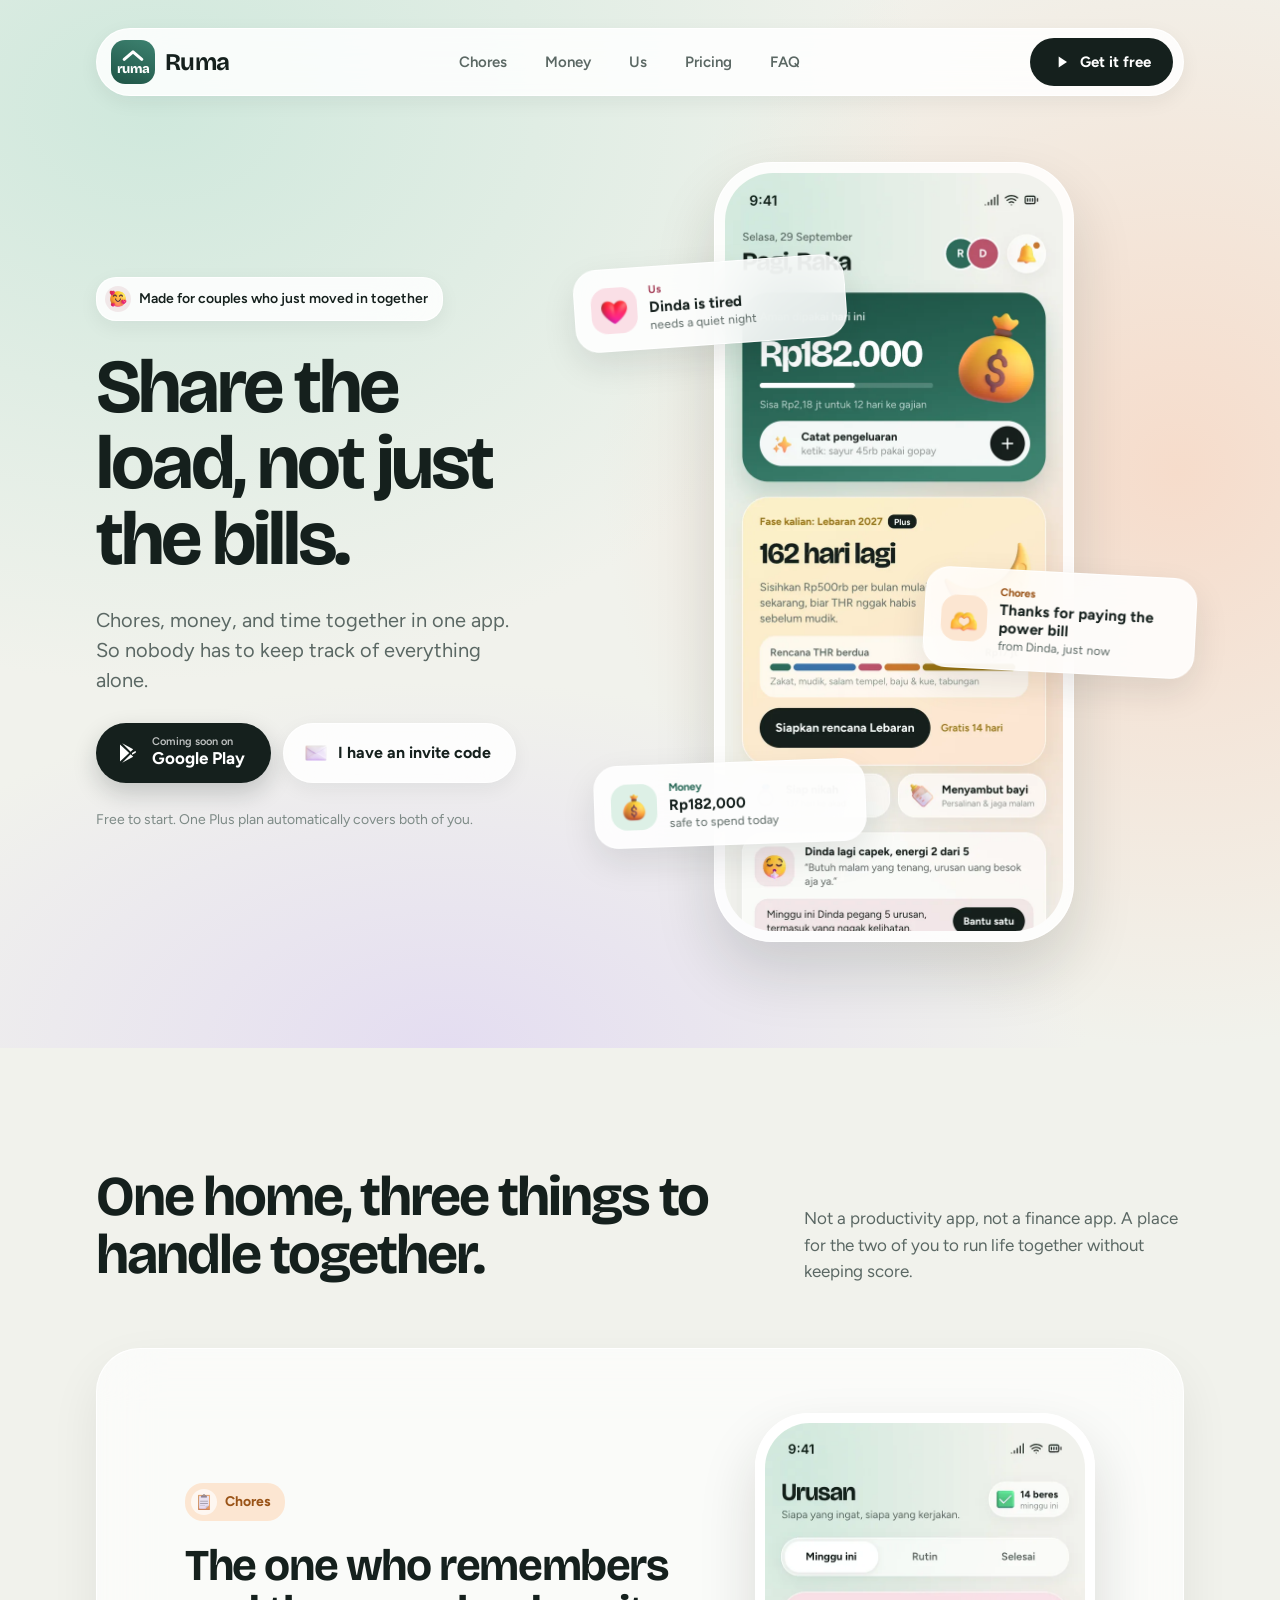
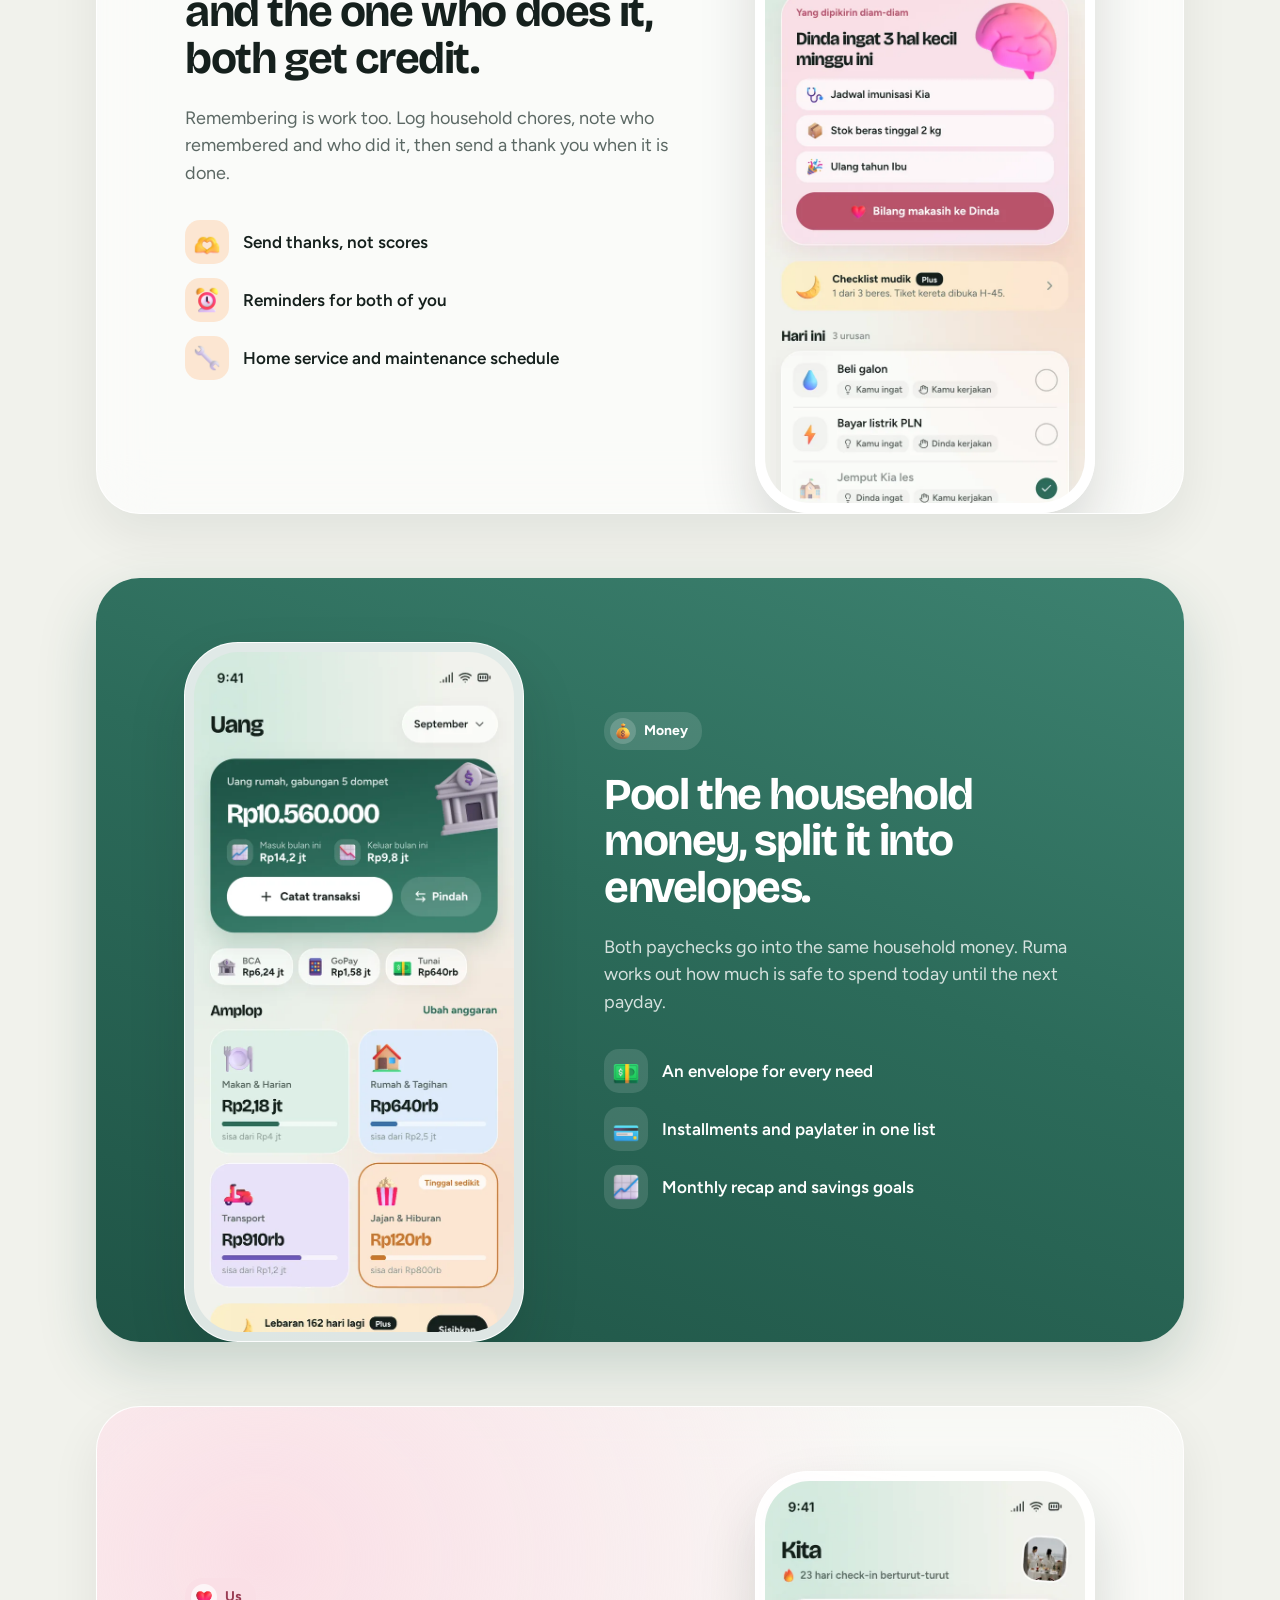
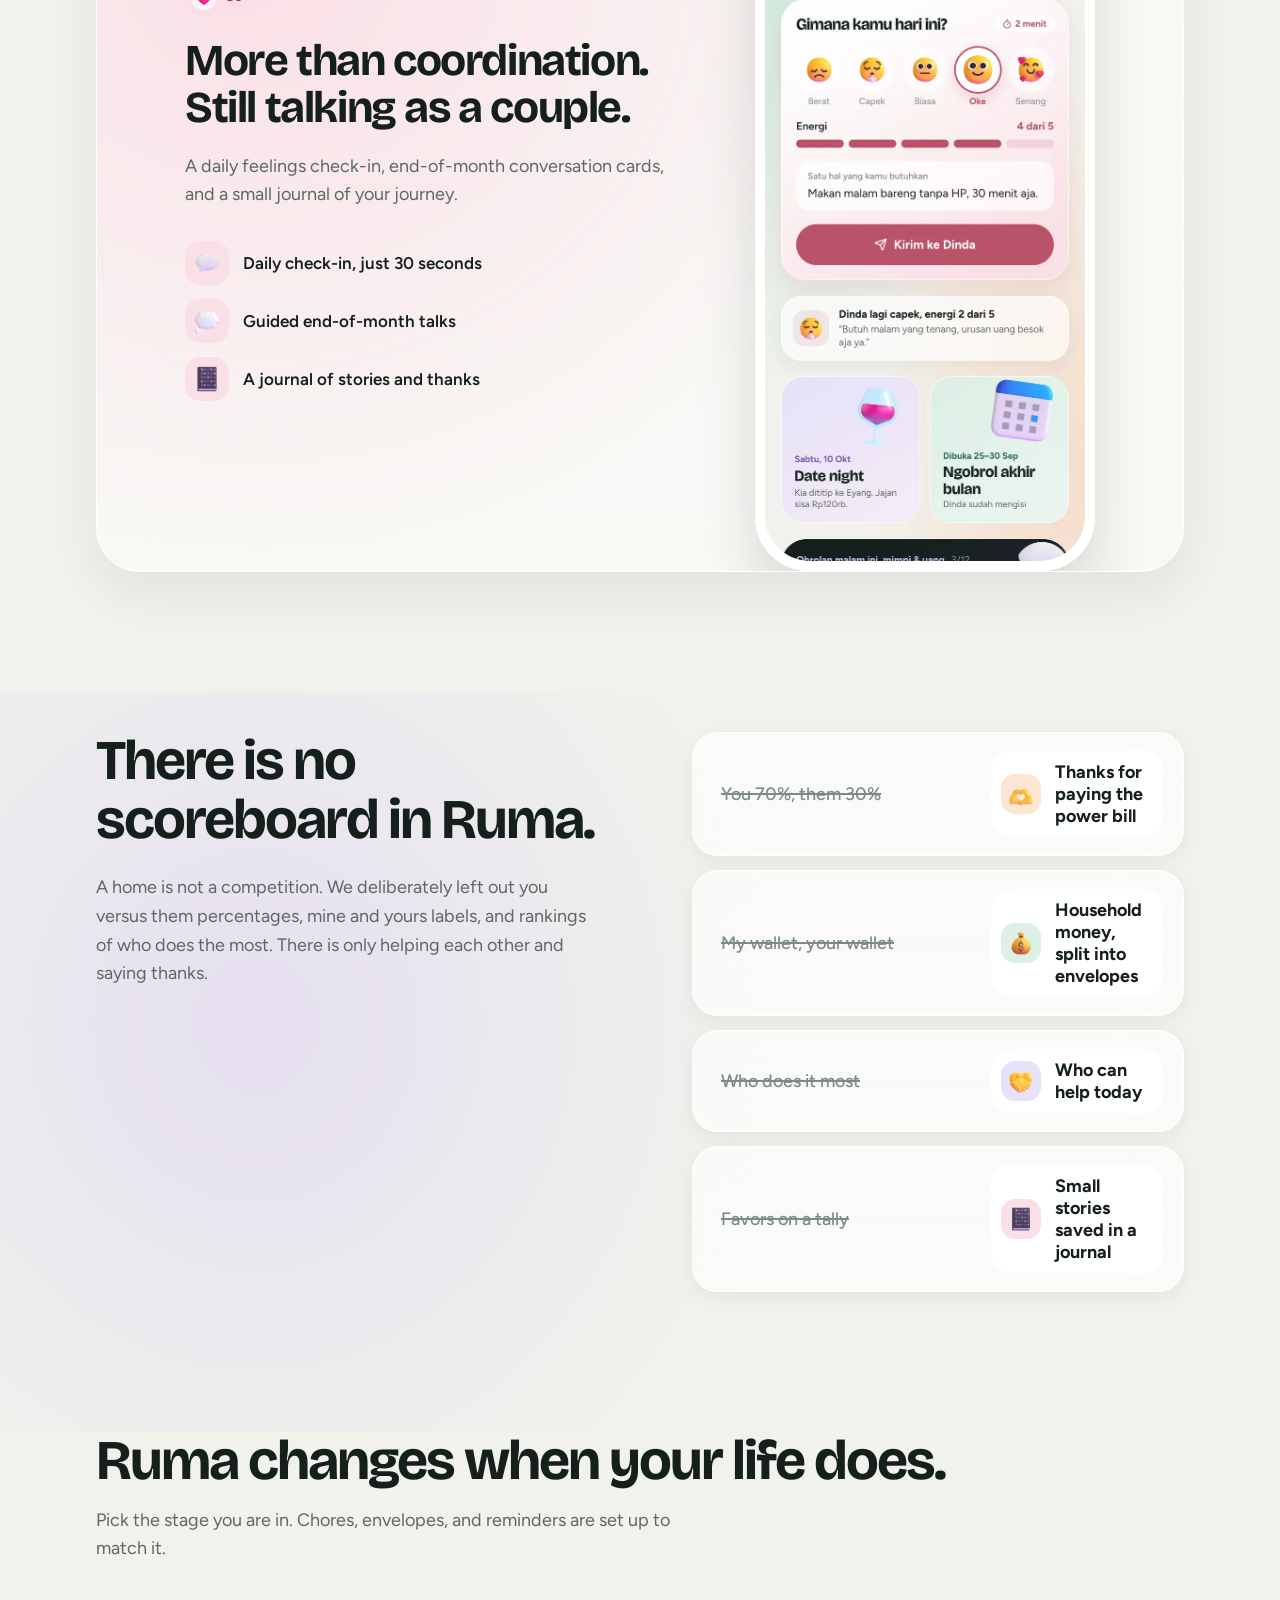
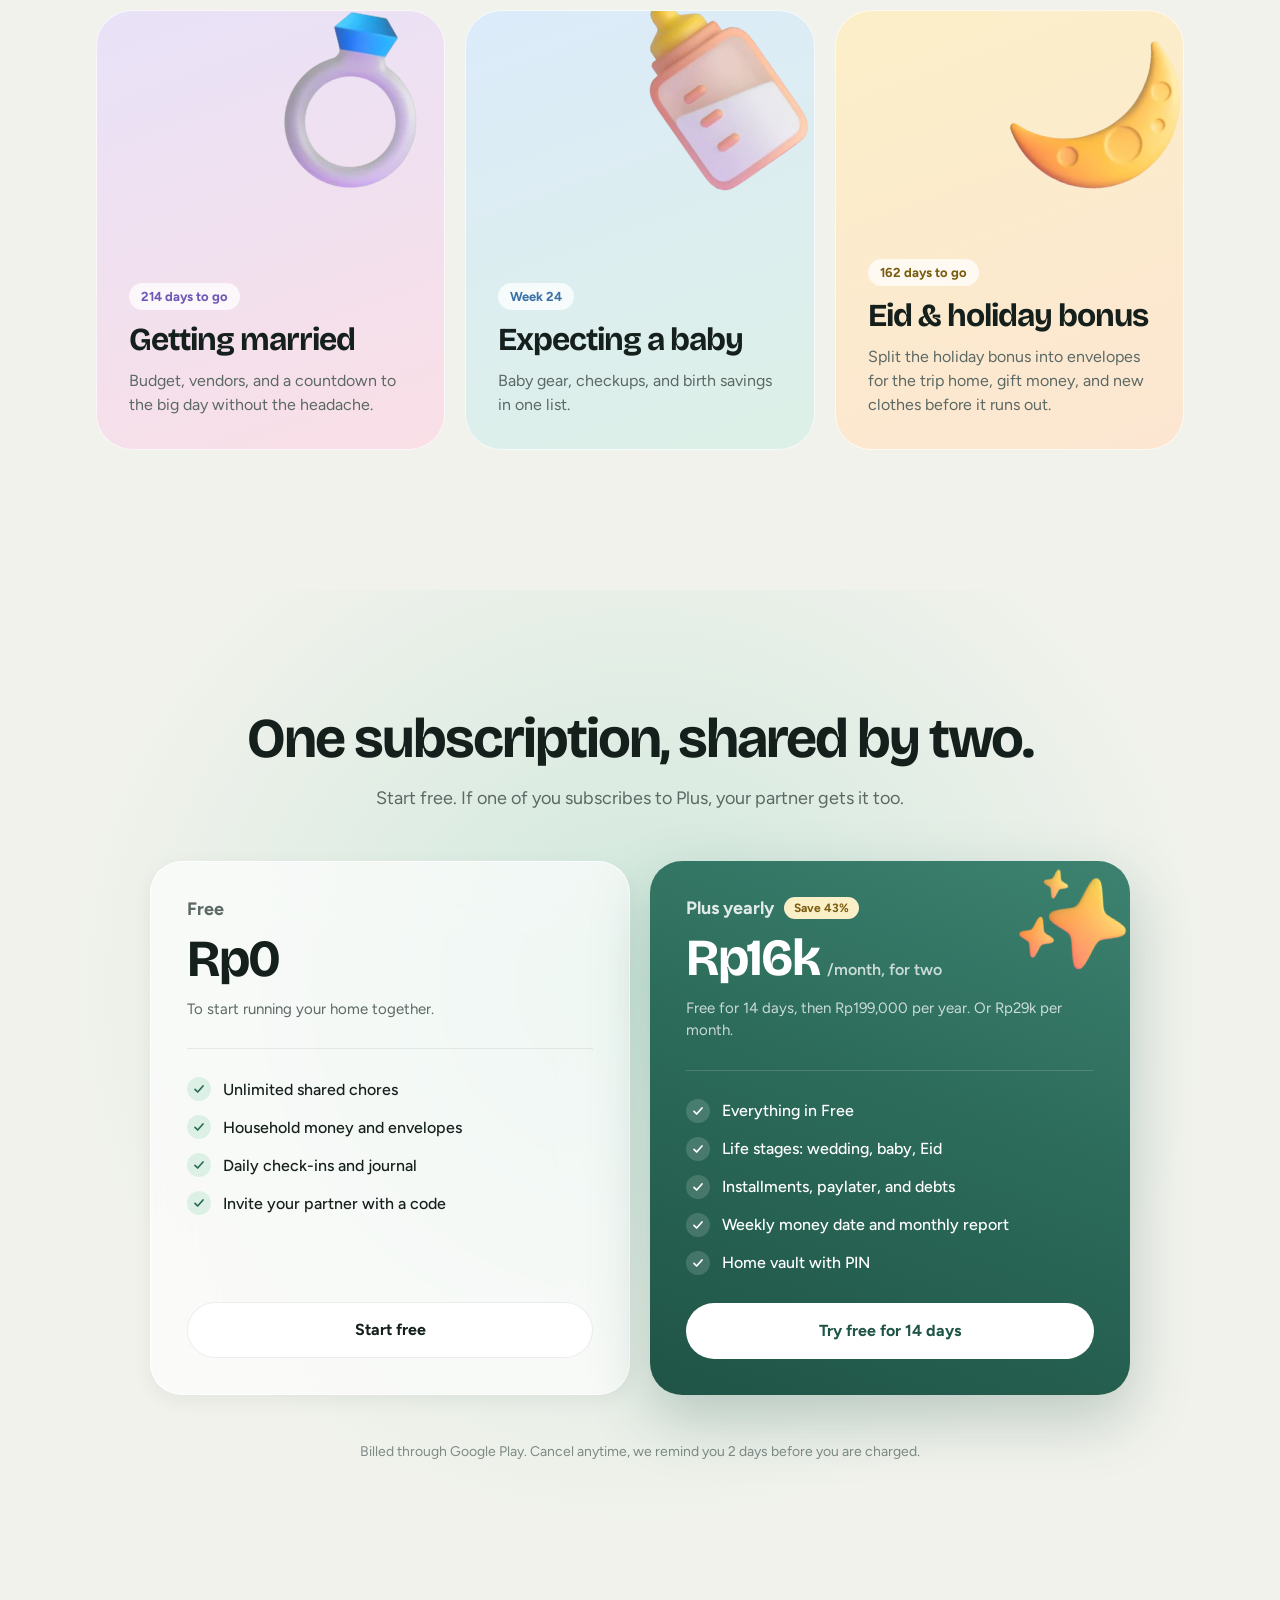
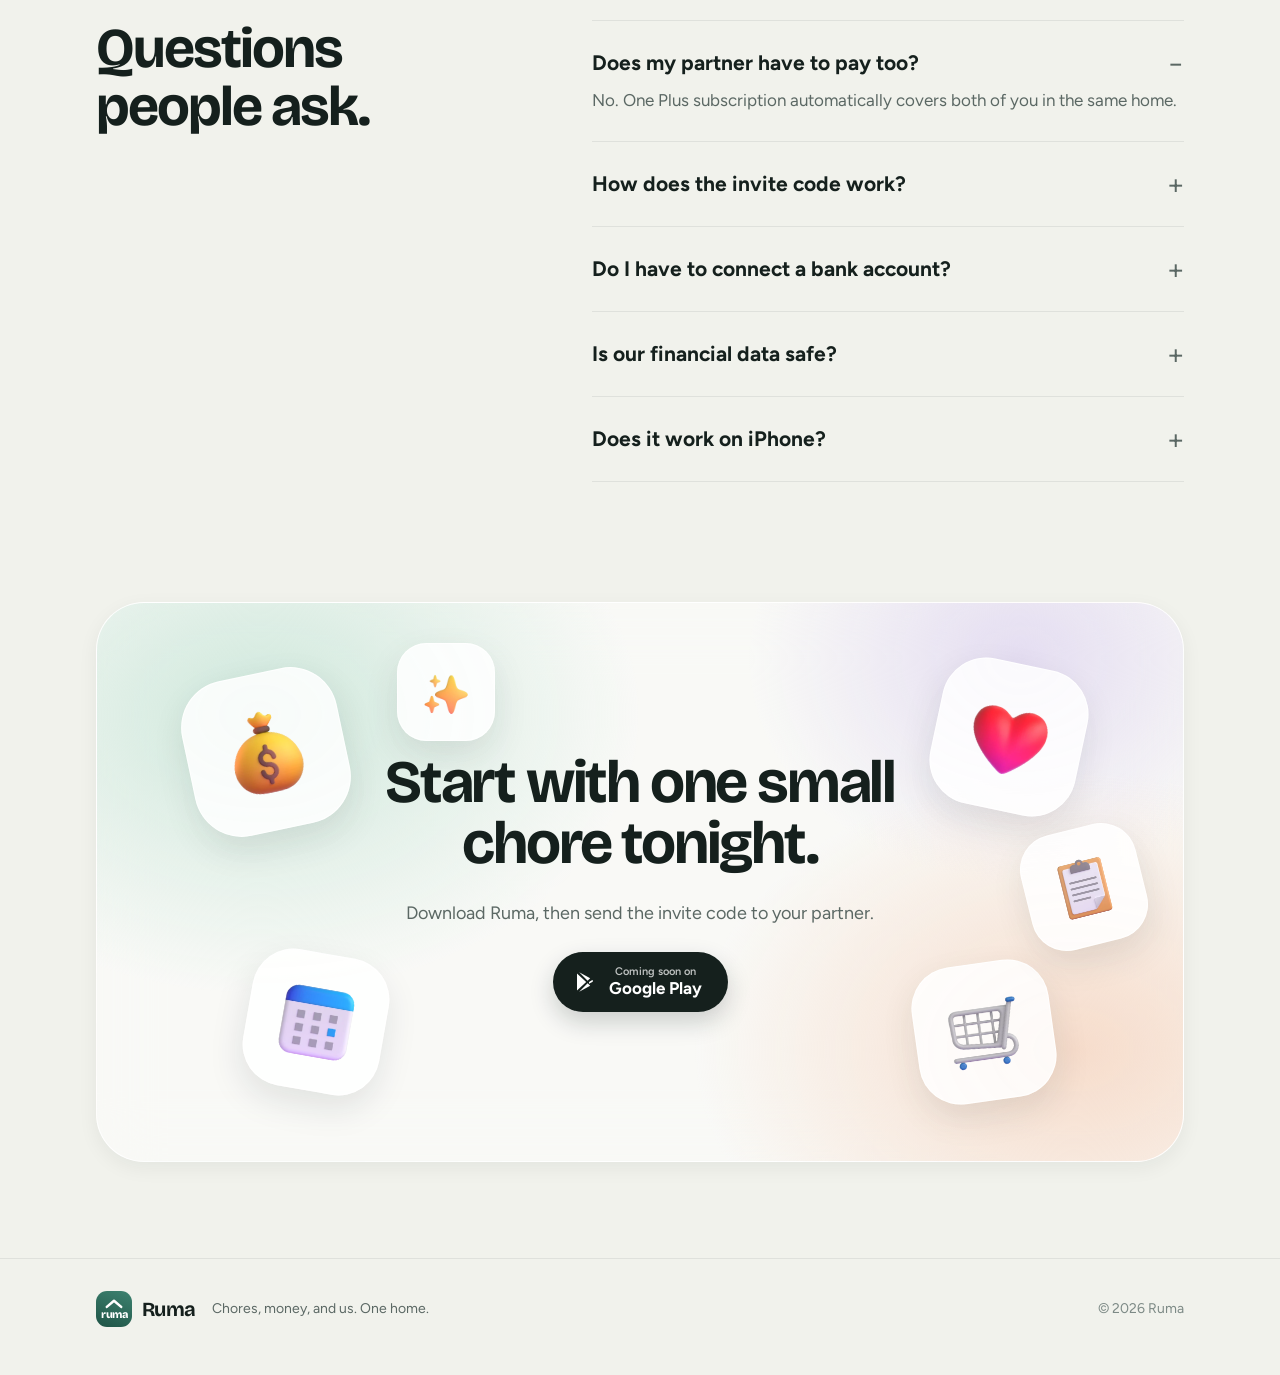
==== landing/public/index.html @ 5a295eb6 "Terjemahkan landing page ke bahasa Inggris dan siapkan Firebase Hosting - ruma_landing_page_design.p" ====
<!doctype html>
<html lang="en">
<head>
<meta charset="utf-8">
<meta name="viewport" content="width=device-width, initial-scale=1">
<title>Ruma · Chores, money, and us. One home.</title>
<meta name="description" content="Ruma is a home app for couples. Share chores, pool household money into envelopes, and keep talking as a couple. No scoreboard, just helping each other.">
<meta name="theme-color" content="#F1F2EC">
<meta property="og:type" content="website">
<meta property="og:title" content="Ruma · Share the load, not just the bills.">
<meta property="og:description" content="Chores, money, and time together in one app for couples. One Plus plan covers both of you.">
<meta property="og:image" content="img/icon-512.png">
<meta name="twitter:card" content="summary">
<link rel="icon" type="image/png" href="favicon.png">
<link rel="apple-touch-icon" href="apple-touch-icon.png">
<link rel="preconnect" href="https://fonts.googleapis.com">
<link rel="preconnect" href="https://fonts.gstatic.com" crossorigin>
<link href="https://fonts.googleapis.com/css2?family=Bricolage+Grotesque:opsz,wght@12..96,600..800&family=Figtree:wght@400;500;600;700&display=swap" rel="stylesheet">
<link rel="stylesheet" href="styles.css">
</head>
<body>

<header class="hero" id="top">
  <nav class="nav glass" aria-label="Main">
    <a class="brand" href="#top" aria-label="Ruma home">
      <span class="mark" aria-hidden="true"><svg viewBox="0 0 100 100"><path d="M30 44l20-17 20 17"/></svg><span>ruma</span></span>
      <span class="wordmark">Ruma</span>
    </a>
    <div class="links">
      <a href="#chores">Chores</a>
      <a href="#money">Money</a>
      <a href="#us">Us</a>
      <a href="#pricing">Pricing</a>
      <a href="#faq">FAQ</a>
    </div>
    <a class="nav-cta play-link" href="#get">
      <svg viewBox="0 0 24 24" aria-hidden="true"><path d="M8 5.5v13l10-6.5z"/></svg>
      <span>Get it free</span>
    </a>
  </nav>

  <div class="hero-body">
    <div class="hero-copy">
      <p class="pill glass"><span class="pill-icon rose"><img src="img/smiling_face_with_hearts.webp" alt="" width="18" height="18"></span>Made for couples who just moved in together</p>
      <h1>Share the load, not just the bills.</h1>
      <p class="sub">Chores, money, and time together in one app. So nobody has to keep track of everything alone.</p>
      <div class="ctas">
        <a class="store-btn play-link" href="#get">
          <svg viewBox="0 0 24 24" aria-hidden="true"><path d="M4 3.5v17l9.2-8.5zm10.6 9.8 2.6 2.4-11 6.1zm0-2.6L6.2 2.2l11 6.1zm1.4 1.3 3.3-1.9c.9.5.9 1.3 0 1.8l-3.3 1.9z"/></svg>
          <span class="store-text"><small class="play-small">Get it on</small><b>Google Play</b></span>
        </a>
        <a class="code-btn glass" href="#faq-code"><img src="img/envelope.webp" alt="" width="24" height="24">I have an invite code</a>
      </div>
      <p class="note">Free to start. One Plus plan automatically covers both of you.</p>
    </div>

    <div class="stage" aria-hidden="true">
      <div class="phone glass"><div class="screen"><img src="img/shot-today.webp" alt="" width="340" height="1081"></div></div>
      <div class="float-card glass c1">
        <span class="fc-icon" style="background:#FADFE6"><img src="img/red_heart.webp" alt="" width="30" height="30"></span>
        <span><small style="color:var(--rose)">Us</small><b>Dinda is tired</b><em>needs a quiet night</em></span>
      </div>
      <div class="float-card glass c2">
        <span class="fc-icon" style="background:#FCE6D2"><img src="img/heart_hands.webp" alt="" width="30" height="30"></span>
        <span><small style="color:var(--amber-text)">Chores</small><b>Thanks for paying the power bill</b><em>from Dinda, just now</em></span>
      </div>
      <div class="float-card glass c3">
        <span class="fc-icon" style="background:#DDF0E6"><img src="img/money_bag.webp" alt="" width="30" height="30"></span>
        <span><small style="color:var(--jade)">Money</small><b>Rp182,000</b><em>safe to spend today</em></span>
      </div>
    </div>
  </div>
</header>

<main>
<section class="pillars wrap" aria-labelledby="pillars-title">
  <div class="section-head split">
    <h2 id="pillars-title">One home, three things to handle together.</h2>
    <p>Not a productivity app, not a finance app. A place for the two of you to run life together without keeping score.</p>
  </div>

  <article class="pillar glass" id="chores">
    <div class="pillar-text">
      <p class="tag" style="background:#FCE6D2;color:#9A5418"><span><img src="img/clipboard.webp" alt="" width="18" height="18"></span>Chores</p>
      <h3>The one who remembers and the one who does it, both get credit.</h3>
      <p class="body">Remembering is work too. Log household chores, note who remembered and who did it, then send a thank you when it is done.</p>
      <ul class="feat">
        <li><span style="background:#FCE6D2"><img src="img/heart_hands.webp" alt="" width="28" height="28"></span>Send thanks, not scores</li>
        <li><span style="background:#FCE6D2"><img src="img/alarm_clock.webp" alt="" width="28" height="28"></span>Reminders for both of you</li>
        <li><span style="background:#FCE6D2"><img src="img/wrench.webp" alt="" width="28" height="28"></span>Home service and maintenance schedule</li>
      </ul>
    </div>
    <div class="phone glass small"><div class="screen"><img src="img/shot-chores.webp" alt="Ruma Chores screen" loading="lazy" width="322" height="989"></div></div>
  </article>

  <article class="pillar dark" id="money">
    <div class="phone glass small"><div class="screen"><img src="img/shot-money.webp" alt="Ruma Money screen" loading="lazy" width="322" height="1220"></div></div>
    <div class="pillar-text">
      <p class="tag" style="background:rgba(255,255,255,.12);color:#fff"><span style="background:rgba(255,255,255,.18)"><img src="img/money_bag.webp" alt="" width="18" height="18"></span>Money</p>
      <h3>Pool the household money, split it into envelopes.</h3>
      <p class="body">Both paychecks go into the same household money. Ruma works out how much is safe to spend today until the next payday.</p>
      <ul class="feat">
        <li><span style="background:rgba(255,255,255,.12)"><img src="img/banknote.webp" alt="" width="28" height="28"></span>An envelope for every need</li>
        <li><span style="background:rgba(255,255,255,.12)"><img src="img/credit_card.webp" alt="" width="28" height="28"></span>Installments and paylater in one list</li>
        <li><span style="background:rgba(255,255,255,.12)"><img src="img/chart_up.webp" alt="" width="28" height="28"></span>Monthly recap and savings goals</li>
      </ul>
    </div>
  </article>

  <article class="pillar glass rose-glow" id="us">
    <div class="pillar-text">
      <p class="tag" style="background:#FADFE6;color:#9A3D54"><span><img src="img/red_heart.webp" alt="" width="18" height="18"></span>Us</p>
      <h3>More than coordination. Still talking as a couple.</h3>
      <p class="body">A daily feelings check-in, end-of-month conversation cards, and a small journal of your journey.</p>
      <ul class="feat">
        <li><span style="background:#FADFE6"><img src="img/speech_balloon.webp" alt="" width="28" height="28"></span>Daily check-in, just 30 seconds</li>
        <li><span style="background:#FADFE6"><img src="img/thought_balloon.webp" alt="" width="28" height="28"></span>Guided end-of-month talks</li>
        <li><span style="background:#FADFE6"><img src="img/notebook.webp" alt="" width="28" height="28"></span>A journal of stories and thanks</li>
      </ul>
    </div>
    <div class="phone glass small"><div class="screen"><img src="img/shot-us.webp" alt="Ruma Us screen" loading="lazy" width="322" height="1327"></div></div>
  </article>
</section>

<section class="principle wrap" aria-labelledby="principle-title">
  <div class="principle-left">
    <h2 id="principle-title">There is no scoreboard in Ruma.</h2>
    <p>A home is not a competition. We deliberately left out you versus them percentages, mine and yours labels, and rankings of who does the most. There is only helping each other and saying thanks.</p>
  </div>
  <ul class="swaps">
    <li class="glass"><s>You 70%, them 30%</s><span class="new"><span class="ni" style="background:#FCE6D2"><img src="img/heart_hands.webp" alt="" width="26" height="26"></span>Thanks for paying the power bill</span></li>
    <li class="glass"><s>My wallet, your wallet</s><span class="new"><span class="ni" style="background:#DDF0E6"><img src="img/money_bag.webp" alt="" width="26" height="26"></span>Household money, split into envelopes</span></li>
    <li class="glass"><s>Who does it most</s><span class="new"><span class="ni" style="background:#E8E2F8"><img src="img/handshake.webp" alt="" width="26" height="26"></span>Who can help today</span></li>
    <li class="glass"><s>Favors on a tally</s><span class="new"><span class="ni" style="background:#FADFE6"><img src="img/notebook.webp" alt="" width="26" height="26"></span>Small stories saved in a journal</span></li>
  </ul>
</section>

<section class="stages wrap" aria-labelledby="stages-title">
  <div class="section-head">
    <h2 id="stages-title">Ruma changes when your life does.</h2>
    <p>Pick the stage you are in. Chores, envelopes, and reminders are set up to match it.</p>
  </div>
  <div class="tiles">
    <article class="tile" style="background:linear-gradient(160deg,#E8E2F8,#FADFE6)">
      <img class="tile-3d" src="img/ring.webp" alt="" loading="lazy" width="200" height="200">
      <p class="meta" style="color:#6E58B5">214 days to go</p>
      <h3>Getting married</h3>
      <p>Budget, vendors, and a countdown to the big day without the headache.</p>
    </article>
    <article class="tile" style="background:linear-gradient(160deg,#DCEBFA,#DDF0E6)">
      <img class="tile-3d" src="img/baby_bottle.webp" alt="" loading="lazy" width="200" height="200">
      <p class="meta" style="color:#3A72A8">Week 24</p>
      <h3>Expecting a baby</h3>
      <p>Baby gear, checkups, and birth savings in one list.</p>
    </article>
    <article class="tile" style="background:linear-gradient(160deg,#FBEFC8,#FCE6D2)">
      <img class="tile-3d" src="img/crescent_moon.webp" alt="" loading="lazy" width="200" height="200">
      <p class="meta" style="color:#7A5C0F">162 days to go</p>
      <h3>Eid &amp; holiday bonus</h3>
      <p>Split the holiday bonus into envelopes for the trip home, gift money, and new clothes before it runs out.</p>
    </article>
  </div>
</section>

<section class="pricing" id="pricing" aria-labelledby="pricing-title">
  <div class="wrap center">
    <div class="section-head center">
      <h2 id="pricing-title">One subscription, shared by two.</h2>
      <p>Start free. If one of you subscribes to Plus, your partner gets it too.</p>
    </div>
    <div class="plans">
      <div class="plan glass">
        <div class="plan-head">
          <p class="plan-name">Free</p>
          <p class="price">Rp0</p>
          <p class="plan-desc">To start running your home together.</p>
        </div>
        <hr>
        <ul class="checks">
          <li>Unlimited shared chores</li>
          <li>Household money and envelopes</li>
          <li>Daily check-ins and journal</li>
          <li>Invite your partner with a code</li>
        </ul>
        <a class="btn light play-link" href="#get">Start free</a>
      </div>
      <div class="plan plus">
        <img class="plus-3d" src="img/sparkles.webp" alt="" loading="lazy" width="120" height="120">
        <div class="plan-head">
          <p class="plan-name">Plus yearly <span class="save">Save 43%</span></p>
          <p class="price">Rp16k<small>/month, for two</small></p>
          <p class="plan-desc">Free for 14 days, then Rp199,000 per year. Or Rp29k per month.</p>
        </div>
        <hr>
        <ul class="checks">
          <li>Everything in Free</li>
          <li>Life stages: wedding, baby, Eid</li>
          <li>Installments, paylater, and debts</li>
          <li>Weekly money date and monthly report</li>
          <li>Home vault with PIN</li>
        </ul>
        <a class="btn white play-link" href="#get">Try free for 14 days</a>
      </div>
    </div>
    <p class="fine">Billed through Google Play. Cancel anytime, we remind you 2 days before you are charged.</p>
  </div>
</section>

<section class="faq wrap" id="faq" aria-labelledby="faq-title">
  <h2 id="faq-title">Questions people ask.</h2>
  <div class="faq-list">
    <details open>
      <summary>Does my partner have to pay too?</summary>
      <p>No. One Plus subscription automatically covers both of you in the same home.</p>
    </details>
    <details id="faq-code">
      <summary>How does the invite code work?</summary>
      <p>One of you creates a home in Ruma and gets a 6-character code. The other installs Ruma, taps "I have an invite code", and enters it. You are now in the same home, and everything syncs in real time.</p>
    </details>
    <details>
      <summary>Do I have to connect a bank account?</summary>
      <p>No. Ruma never asks for bank logins. You log transactions yourself with quick entry, so you decide what goes in.</p>
    </details>
    <details>
      <summary>Is our financial data safe?</summary>
      <p>Your home's data can only be read by members of that home. Important numbers and documents go in a vault locked with a PIN or your fingerprint.</p>
    </details>
    <details>
      <summary>Does it work on iPhone?</summary>
      <p>Ruma launches on Android first. The iPhone version is next on the roadmap.</p>
    </details>
  </div>
</section>

<section class="cta wrap" id="get" aria-labelledby="cta-title">
  <div class="panel glass">
    <span class="float f1" aria-hidden="true"><img src="img/money_bag.webp" alt="" width="94" height="94"></span>
    <span class="float f2" aria-hidden="true"><img src="img/calendar.webp" alt="" width="79" height="79"></span>
    <span class="float f3" aria-hidden="true"><img src="img/red_heart.webp" alt="" width="86" height="86"></span>
    <span class="float f4" aria-hidden="true"><img src="img/shopping_cart.webp" alt="" width="79" height="79"></span>
    <span class="float f5" aria-hidden="true"><img src="img/sparkles.webp" alt="" width="50" height="50"></span>
    <span class="float f6" aria-hidden="true"><img src="img/clipboard.webp" alt="" width="65" height="65"></span>
    <h2 id="cta-title">Start with one small chore tonight.</h2>
    <p>Download Ruma, then send the invite code to your partner.</p>
    <a class="store-btn play-link" href="#get">
      <svg viewBox="0 0 24 24" aria-hidden="true"><path d="M4 3.5v17l9.2-8.5zm10.6 9.8 2.6 2.4-11 6.1zm0-2.6L6.2 2.2l11 6.1zm1.4 1.3 3.3-1.9c.9.5.9 1.3 0 1.8l-3.3 1.9z"/></svg>
      <span class="store-text"><small class="play-small">Get it on</small><b>Google Play</b></span>
    </a>
  </div>
</section>
</main>

<footer class="footer wrap">
  <div class="brand">
    <span class="mark sm" aria-hidden="true"><svg viewBox="0 0 100 100"><path d="M30 44l20-17 20 17"/></svg><span>ruma</span></span>
    <span class="wordmark">Ruma</span>
    <span class="tagline">Chores, money, and us. One home.</span>
  </div>
  <p class="copy">© 2026 Ruma</p>
</footer>

<script>
  // Isi dengan link Play Store setelah package name final. Kosong = tombol menampilkan "Coming soon".
  var PLAY_URL = '';
  document.querySelectorAll('.play-link').forEach(function (a) {
    if (PLAY_URL) { a.href = PLAY_URL; a.target = '_blank'; a.rel = 'noopener'; }
  });
  if (!PLAY_URL) {
    document.querySelectorAll('.play-small').forEach(function (s) { s.textContent = 'Coming soon on'; });
  }
</script>
</body>
</html>
---- landing/public/styles.css ----
:root {
  --ink: #15201D;
  --muted: #5B6864;
  --faint: #7D8A86;
  --jade: #2C6B5A;
  --jade-deep: #1F5446;
  --amber-text: #9A5418;
  --rose: #A84860;
  --bg: #F1F2EC;
  --glass: rgba(255, 255, 255, .66);
  --glass-strong: rgba(255, 255, 255, .85);
  --glass-edge: rgba(255, 255, 255, .9);
  --hairline: rgba(21, 32, 29, .08);
  --display: 'Bricolage Grotesque', system-ui, sans-serif;
  --body: 'Figtree', system-ui, sans-serif;
  --gutter: 96px;
}

* { box-sizing: border-box; }
html { scroll-behavior: smooth; }
body {
  margin: 0;
  background: var(--bg);
  color: var(--ink);
  font-family: var(--body);
  -webkit-font-smoothing: antialiased;
  overflow-x: hidden;
}
img { display: block; max-width: 100%; }
a { color: inherit; text-decoration: none; }
h1, h2, h3 { font-family: var(--display); font-weight: 700; margin: 0; }
p { margin: 0; }
:focus-visible { outline: 3px solid var(--jade); outline-offset: 3px; border-radius: 8px; }

.wrap { max-width: 1440px; margin: 0 auto; padding-left: var(--gutter); padding-right: var(--gutter); }
.glass {
  background: var(--glass-strong);
  border: 1px solid var(--glass-edge);
  -webkit-backdrop-filter: blur(30px);
  backdrop-filter: blur(30px);
  box-shadow: 0 6px 20px rgba(21, 32, 29, .06);
}

/* Brand mark */
.brand { display: flex; align-items: center; gap: 10px; }
.mark {
  position: relative; width: 44px; height: 44px; border-radius: 14px; flex: none;
  background: linear-gradient(200deg, #3D8270, #1F5446);
  color: #fff;
}
.mark svg { position: absolute; inset: 0; fill: none; stroke: #fff; stroke-width: 7; stroke-linecap: round; stroke-linejoin: round; }
.mark span {
  position: absolute; left: 0; right: 0; top: 23px; text-align: center;
  font-family: var(--display); font-weight: 800; font-size: 13px; line-height: 1; letter-spacing: -.5px;
}
.mark.sm { width: 36px; height: 36px; border-radius: 11px; }
.mark.sm span { top: 19px; font-size: 10.8px; }
.wordmark { font-family: var(--display); font-size: 24px; font-weight: 700; letter-spacing: -.6px; }

/* Hero */
.hero {
  max-width: 1440px; margin: 0 auto;
  padding: 28px var(--gutter) 96px;
  background:
    radial-gradient(60% 55% at 12% 10%, #CFE8DC, transparent),
    radial-gradient(45% 55% at 92% 45%, #F6DCCB, transparent),
    radial-gradient(50% 35% at 35% 100%, #E4DDF1, transparent);
}
.nav {
  position: sticky; top: 16px; z-index: 10;
  display: flex; align-items: center; justify-content: space-between;
  height: 68px; padding: 0 10px 0 14px; border-radius: 34px;
}
.links { display: flex; gap: 6px; }
.links a { padding: 10px 16px; border-radius: 22px; font-size: 15px; font-weight: 600; color: var(--muted); transition: background .2s, color .2s; }
.links a:hover { background: rgba(21, 32, 29, .05); color: var(--ink); }
.nav-cta {
  display: flex; align-items: center; gap: 8px; height: 48px; padding: 0 22px; border-radius: 24px;
  background: var(--ink); color: #fff; font-size: 15px; font-weight: 700;
}
.nav-cta svg { width: 20px; height: 20px; fill: #fff; }

.hero-body { display: flex; align-items: center; justify-content: space-between; gap: 48px; margin-top: 56px; }
.hero-copy { width: 600px; max-width: 100%; display: flex; flex-direction: column; gap: 28px; }
.pill { display: inline-flex; align-self: flex-start; align-items: center; gap: 8px; padding: 8px 14px 8px 8px; border-radius: 20px; font-size: 14px; font-weight: 600; }
.pill-icon { width: 26px; height: 26px; border-radius: 13px; display: grid; place-items: center; }
.pill-icon.rose { background: rgba(185, 83, 107, .12); }
h1 { font-size: 76px; line-height: 1; letter-spacing: -3px; }
.sub { font-size: 20px; line-height: 1.5; color: var(--muted); max-width: 520px; }
.ctas { display: flex; flex-wrap: wrap; gap: 12px; align-items: center; }
.store-btn {
  display: inline-flex; align-items: center; gap: 12px; height: 60px; padding: 0 26px 0 20px; border-radius: 30px;
  background: var(--ink); color: #fff; box-shadow: 0 10px 24px rgba(21, 32, 29, .2);
  transition: transform .2s;
}
.store-btn:hover, .nav-cta:hover, .code-btn:hover, .btn:hover { transform: translateY(-2px); }
.store-btn svg { width: 24px; height: 24px; fill: #fff; }
.store-text { display: flex; flex-direction: column; line-height: 1.15; }
.store-text small { font-size: 11px; font-weight: 600; color: rgba(255, 255, 255, .72); }
.store-text b { font-size: 17px; }
.code-btn { display: inline-flex; align-items: center; gap: 10px; height: 60px; padding: 0 24px 0 20px; border-radius: 30px; font-size: 16px; font-weight: 700; transition: transform .2s; }
.note { font-size: 14px; color: var(--faint); }

.stage { position: relative; width: 600px; height: 800px; flex: none; }
.phone { padding: 10px; border-radius: 58px; border-width: 1.5px; box-shadow: 0 30px 60px rgba(21, 32, 29, .15); }
.phone .screen { width: 100%; height: 100%; border-radius: 48px; overflow: hidden; background: #fff; }
.phone .screen img { width: 100%; height: auto; }
.stage .phone { position: absolute; left: 130px; top: 10px; width: 360px; height: 780px; }
.float-card {
  position: absolute; width: 272px; display: flex; gap: 12px; align-items: center; padding: 16px; border-radius: 24px;
  box-shadow: 0 14px 34px rgba(21, 32, 29, .1);
}
.float-card > span:last-child { display: flex; flex-direction: column; gap: 2px; }
.float-card small { font-size: 11px; font-weight: 700; }
.float-card b { font-size: 15px; }
.float-card em { font-style: normal; font-size: 12px; color: var(--muted); }
.fc-icon { width: 46px; height: 46px; border-radius: 16px; display: grid; place-items: center; flex: none; }
.c1 { left: -10px; top: 110px; transform: rotate(-4deg); }
.c2 { left: 340px; top: 420px; transform: rotate(3deg); }
.c3 { left: 10px; top: 610px; transform: rotate(-2deg); }

/* Section heads */
section h2 { font-size: 56px; line-height: 1.04; letter-spacing: -2px; }
.section-head { display: flex; flex-direction: column; gap: 16px; }
.section-head p { font-size: 18px; line-height: 1.55; color: var(--muted); max-width: 600px; }
.section-head.split { flex-direction: row; justify-content: space-between; align-items: flex-end; gap: 48px; }
.section-head.split h2 { max-width: 720px; }
.section-head.split p { max-width: 380px; font-size: 17px; }
.center { text-align: center; align-items: center; }

/* Pillars */
.pillars { display: flex; flex-direction: column; gap: 64px; padding-top: 120px; padding-bottom: 120px; }
.pillar {
  display: flex; align-items: center; gap: 80px; min-height: 640px; padding: 0 88px; border-radius: 44px; overflow: hidden;
  box-shadow: 0 20px 50px rgba(21, 32, 29, .07);
}
.pillar.glass { background: var(--glass); }
.pillar.rose-glow { background: radial-gradient(60% 80% at 15% 20%, #FADFE6, transparent), rgba(255, 255, 255, .5); }
.pillar.dark { background: linear-gradient(200deg, #3D8270, #2C6B5A 45%, #1F5446); color: #fff; box-shadow: 0 24px 60px rgba(31, 84, 70, .2); }
.pillar-text { flex: 1; display: flex; flex-direction: column; gap: 22px; }
.tag { display: inline-flex; align-self: flex-start; align-items: center; gap: 8px; padding: 6px 14px 6px 6px; border-radius: 18px; font-size: 14px; font-weight: 700; }
.tag span { width: 26px; height: 26px; border-radius: 13px; background: rgba(255, 255, 255, .7); display: grid; place-items: center; }
.pillar h3 { font-size: 44px; line-height: 1.06; letter-spacing: -1.4px; }
.pillar .body { font-size: 18px; line-height: 1.55; color: var(--muted); }
.pillar.dark .body { color: rgba(255, 255, 255, .8); }
.feat { list-style: none; margin: 0; padding: 10px 0 0; display: flex; flex-direction: column; gap: 14px; }
.feat li { display: flex; align-items: center; gap: 14px; font-size: 17px; font-weight: 600; }
.feat span { width: 44px; height: 44px; border-radius: 15px; display: grid; place-items: center; flex: none; }
.phone.small { width: 340px; height: 700px; padding: 9px; border-radius: 54px; margin-top: 64px; align-self: flex-end; flex: none; box-shadow: 0 28px 56px rgba(21, 32, 29, .15); }
.phone.small .screen { border-radius: 45px; }

/* Principle */
.principle {
  display: flex; gap: 96px; padding-top: 40px; padding-bottom: 140px;
  background: radial-gradient(ellipse 40% 75% at 20% 45%, rgba(228, 221, 241, .9), rgba(228, 221, 241, 0));
}
.principle-left { width: 500px; flex: none; display: flex; flex-direction: column; gap: 24px; }
.principle-left p { font-size: 18px; line-height: 1.6; color: var(--muted); }
.swaps { list-style: none; margin: 0; padding: 0; flex: 1; display: flex; flex-direction: column; gap: 14px; }
.swaps li { display: flex; align-items: center; gap: 20px; padding: 18px 20px 18px 28px; border-radius: 26px; background: var(--glass); }
.swaps s { width: 250px; flex: none; font-size: 18px; font-weight: 500; color: var(--faint); text-decoration-thickness: 2px; }
.swaps .new { flex: 1; display: flex; align-items: center; gap: 14px; padding: 10px 18px 10px 10px; border-radius: 20px; background: rgba(255, 255, 255, .9); font-size: 18px; font-weight: 700; }
.ni { width: 40px; height: 40px; border-radius: 14px; display: grid; place-items: center; flex: none; }

/* Life stages */
.stages { display: flex; flex-direction: column; gap: 48px; padding-bottom: 140px; }
.tiles { display: grid; grid-template-columns: repeat(3, 1fr); gap: 20px; }
.tile {
  position: relative; height: 440px; padding: 32px; border-radius: 36px; border: 1px solid rgba(255, 255, 255, .7);
  display: flex; flex-direction: column; justify-content: flex-end; gap: 10px; overflow: hidden;
}
.tile-3d { position: absolute; right: -10px; top: -10px; width: 200px; height: 200px; transform: rotate(10deg); }
.tile .meta { align-self: flex-start; padding: 6px 12px; border-radius: 14px; background: rgba(255, 255, 255, .75); font-size: 13px; font-weight: 700; }
.tile h3 { font-size: 32px; letter-spacing: -1px; }
.tile p:last-child { font-size: 16px; line-height: 1.5; color: var(--muted); }

/* Pricing */
.pricing { padding: 120px 0; background: radial-gradient(45% 55% at 50% 40%, #CFE8DC, transparent); }
.pricing .wrap { display: flex; flex-direction: column; gap: 48px; }
.plans { display: grid; grid-template-columns: 1fr 1fr; gap: 20px; width: 980px; max-width: 100%; text-align: left; }
.plan { position: relative; display: flex; flex-direction: column; gap: 28px; padding: 36px; border-radius: 32px; overflow: hidden; }
.plan.glass { background: var(--glass); }
.plan.plus { background: linear-gradient(200deg, #3D8270, #2C6B5A 45%, #1F5446); color: #fff; box-shadow: 0 24px 60px rgba(31, 84, 70, .25); }
.plus-3d { position: absolute; right: -6px; top: -6px; width: 120px; height: 120px; transform: rotate(12deg); }
.plan-head { display: flex; flex-direction: column; gap: 8px; }
.plan-name { display: flex; align-items: center; gap: 10px; font-size: 18px; font-weight: 700; color: var(--muted); }
.plus .plan-name { color: rgba(255, 255, 255, .85); }
.save { padding: 4px 10px; border-radius: 12px; background: #FBEFC8; color: #7A5C0F; font-size: 12px; }
.price { font-family: var(--display); font-size: 52px; font-weight: 700; letter-spacing: -2px; }
.price small { font-family: var(--body); font-size: 16px; font-weight: 600; letter-spacing: 0; color: rgba(255, 255, 255, .75); margin-left: 8px; }
.plan-desc { font-size: 15px; color: var(--muted); line-height: 1.5; }
.plus .plan-desc { color: rgba(255, 255, 255, .75); }
.plan hr { border: 0; height: 1px; margin: 0; background: var(--hairline); }
.plus hr { background: rgba(255, 255, 255, .15); }
.checks { list-style: none; margin: 0; padding: 0; display: flex; flex-direction: column; gap: 14px; flex: 1; }
.checks li { display: flex; align-items: center; gap: 12px; font-size: 16px; font-weight: 500; }
.checks li::before {
  content: ''; width: 24px; height: 24px; border-radius: 12px; flex: none;
  background: #DDF0E6 url("data:image/svg+xml,%3Csvg xmlns='http://www.w3.org/2000/svg' viewBox='0 0 24 24'%3E%3Cpath d='M6 12.5l4 4 8-9' fill='none' stroke='%232C6B5A' stroke-width='2.6' stroke-linecap='round' stroke-linejoin='round'/%3E%3C/svg%3E") center / 16px no-repeat;
}
.plus .checks li::before {
  background: rgba(255, 255, 255, .15) url("data:image/svg+xml,%3Csvg xmlns='http://www.w3.org/2000/svg' viewBox='0 0 24 24'%3E%3Cpath d='M6 12.5l4 4 8-9' fill='none' stroke='white' stroke-width='2.6' stroke-linecap='round' stroke-linejoin='round'/%3E%3C/svg%3E") center / 16px no-repeat;
}
.btn { display: flex; align-items: center; justify-content: center; height: 56px; border-radius: 28px; font-size: 16px; font-weight: 700; transition: transform .2s; }
.btn.light { background: rgba(255, 255, 255, .9); border: 1px solid var(--hairline); }
.btn.white { background: #fff; color: var(--jade-deep); }
.fine { font-size: 14px; color: var(--faint); }

/* FAQ */
.faq { display: flex; gap: 96px; padding-top: 40px; padding-bottom: 120px; }
.faq h2 { width: 400px; flex: none; }
.faq-list { flex: 1; }
.faq details { border-bottom: 1px solid var(--hairline); padding: 28px 0; }
.faq details:first-child { border-top: 1px solid var(--hairline); }
.faq summary { list-style: none; cursor: pointer; display: flex; justify-content: space-between; align-items: center; gap: 24px; font-size: 21px; font-weight: 700; }
.faq summary::-webkit-details-marker { display: none; }
.faq summary::after { content: '+'; font-size: 28px; font-weight: 400; color: var(--muted); line-height: 1; }
.faq details[open] summary::after { content: '\2212'; }
.faq details p { margin-top: 10px; max-width: 640px; font-size: 17px; line-height: 1.55; color: var(--muted); }

/* CTA */
.cta { padding-bottom: 96px; }
.panel {
  position: relative; overflow: hidden; min-height: 560px; border-radius: 48px; padding: 64px 24px;
  display: flex; flex-direction: column; align-items: center; justify-content: center; gap: 28px; text-align: center;
  background:
    radial-gradient(35% 50% at 15% 20%, #CFE8DC, transparent),
    radial-gradient(35% 50% at 90% 80%, #F6DCCB, transparent),
    radial-gradient(25% 40% at 85% 10%, #E4DDF1, transparent),
    rgba(255, 255, 255, .55);
}
.panel h2 { font-size: 60px; line-height: 1.02; letter-spacing: -2.2px; max-width: 640px; }
.panel > p { font-size: 18px; color: var(--muted); }
.float {
  position: absolute; display: grid; place-items: center; border-radius: 30%;
  background: var(--glass-strong); border: 1px solid var(--glass-edge); box-shadow: 0 14px 34px rgba(21, 32, 29, .1);
}
.f1 { left: 90px; top: 70px; width: 158px; height: 158px; transform: rotate(-12deg); }
.f2 { left: 150px; top: 350px; width: 138px; height: 138px; transform: rotate(10deg); }
.f3 { right: 100px; top: 60px; width: 148px; height: 148px; transform: rotate(12deg); }
.f4 { right: 130px; top: 360px; width: 138px; height: 138px; transform: rotate(-8deg); }
.f5 { left: 300px; top: 40px; width: 98px; height: 98px; }
.f6 { right: 40px; top: 225px; width: 118px; height: 118px; transform: rotate(-14deg); }

/* Footer */
.footer { display: flex; justify-content: space-between; align-items: center; gap: 24px; padding-top: 32px; padding-bottom: 48px; border-top: 1px solid var(--hairline); }
.footer .wordmark { font-size: 20px; }
.tagline { font-size: 14px; color: var(--muted); margin-left: 6px; }
.copy { font-size: 14px; color: var(--faint); }

/* Responsive */
@media (max-width: 1240px) {
  :root { --gutter: 48px; }
  .hero-body { flex-direction: column; align-items: flex-start; }
  .stage { align-self: center; }
  .pillar { padding: 0 56px; gap: 48px; }
  .principle, .faq { flex-direction: column; gap: 40px; }
  .principle-left, .faq h2 { width: auto; }
  .f5, .f6 { display: none; }
}
@media (max-width: 900px) {
  :root { --gutter: 20px; }
  .links { display: none; }
  .nav { height: 60px; }
  .nav-cta { height: 44px; padding: 0 16px; }
  h1 { font-size: 48px; letter-spacing: -1.6px; }
  section h2 { font-size: 38px; letter-spacing: -1.2px; }
  .panel h2 { font-size: 40px; letter-spacing: -1.4px; }
  .hero { padding-bottom: 64px; }
  .hero-body { margin-top: 40px; }
  .stage { width: 100%; max-width: 380px; height: 600px; }
  .stage .phone { left: 50%; transform: translateX(-50%); width: 270px; height: 585px; border-radius: 44px; padding: 8px; }
  .stage .phone .screen { border-radius: 36px; }
  .float-card { width: 230px; padding: 12px; }
  .c1 { left: -4px; top: 60px; }
  .c2 { left: auto; right: -4px; top: 300px; }
  .c3 { left: 0; top: 480px; }
  .section-head.split { flex-direction: column; align-items: flex-start; gap: 16px; }
  .pillars { padding-top: 72px; padding-bottom: 72px; gap: 32px; }
  .pillar, .pillar.dark { flex-direction: column; align-items: stretch; padding: 36px 24px 0; gap: 32px; min-height: 0; border-radius: 32px; }
  .pillar.dark .phone { order: 2; }
  .pillar h3 { font-size: 32px; letter-spacing: -1px; }
  .phone.small { align-self: center; width: 280px; height: 460px; margin-top: 0; border-radius: 44px 44px 0 0; padding-bottom: 0; }
  .phone.small .screen { border-radius: 36px 36px 0 0; }
  .principle { padding-bottom: 80px; }
  .swaps li { flex-direction: column; align-items: stretch; gap: 10px; padding: 16px; }
  .swaps s { width: auto; }
  .swaps .new { font-size: 16px; }
  .stages { padding-bottom: 80px; }
  .tiles { grid-template-columns: 1fr; }
  .tile { height: 340px; }
  .pricing { padding: 80px 0; }
  .plans { grid-template-columns: 1fr; }
  .faq { padding-bottom: 80px; }
  .faq summary { font-size: 18px; }
  .panel { min-height: 0; padding: 56px 20px; border-radius: 32px; }
  .float { display: none; }
  .footer { flex-direction: column; align-items: flex-start; }
  .footer .brand { flex-wrap: wrap; }
  .tagline { margin-left: 0; width: 100%; }
}
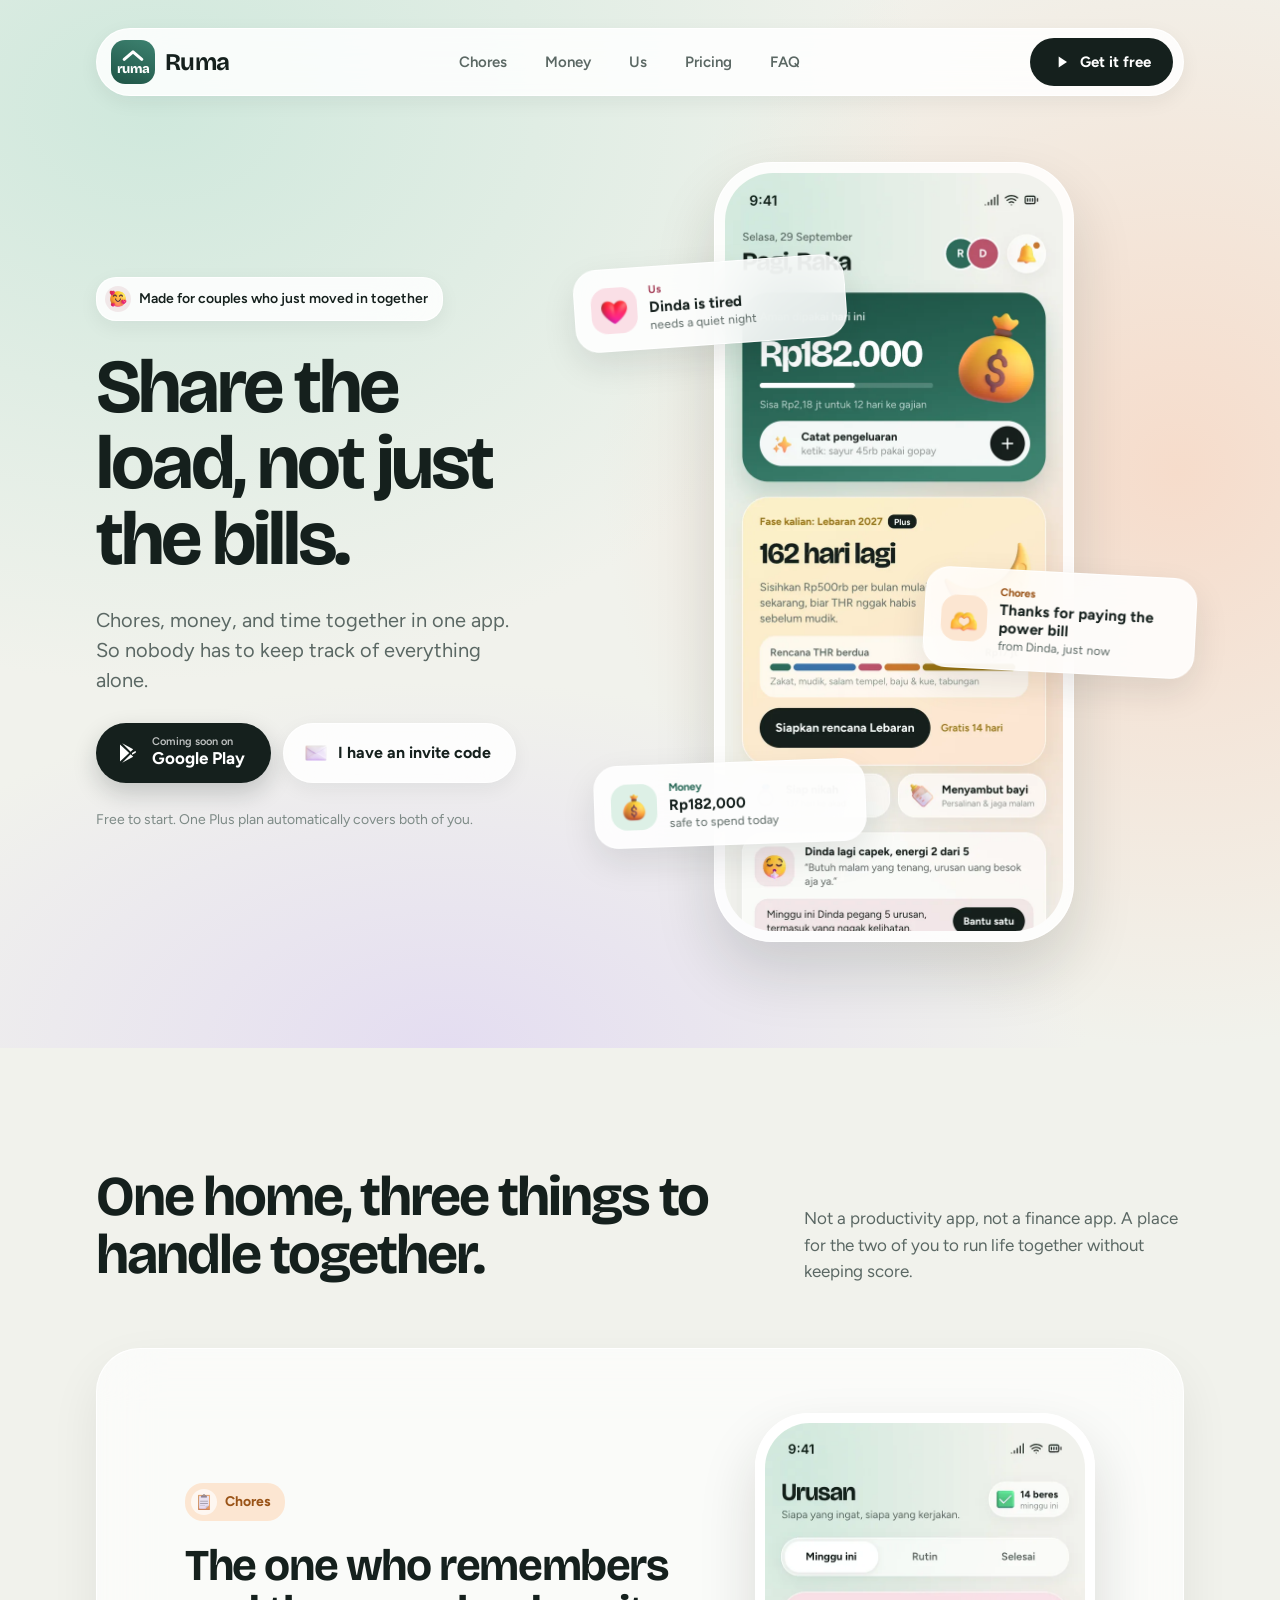
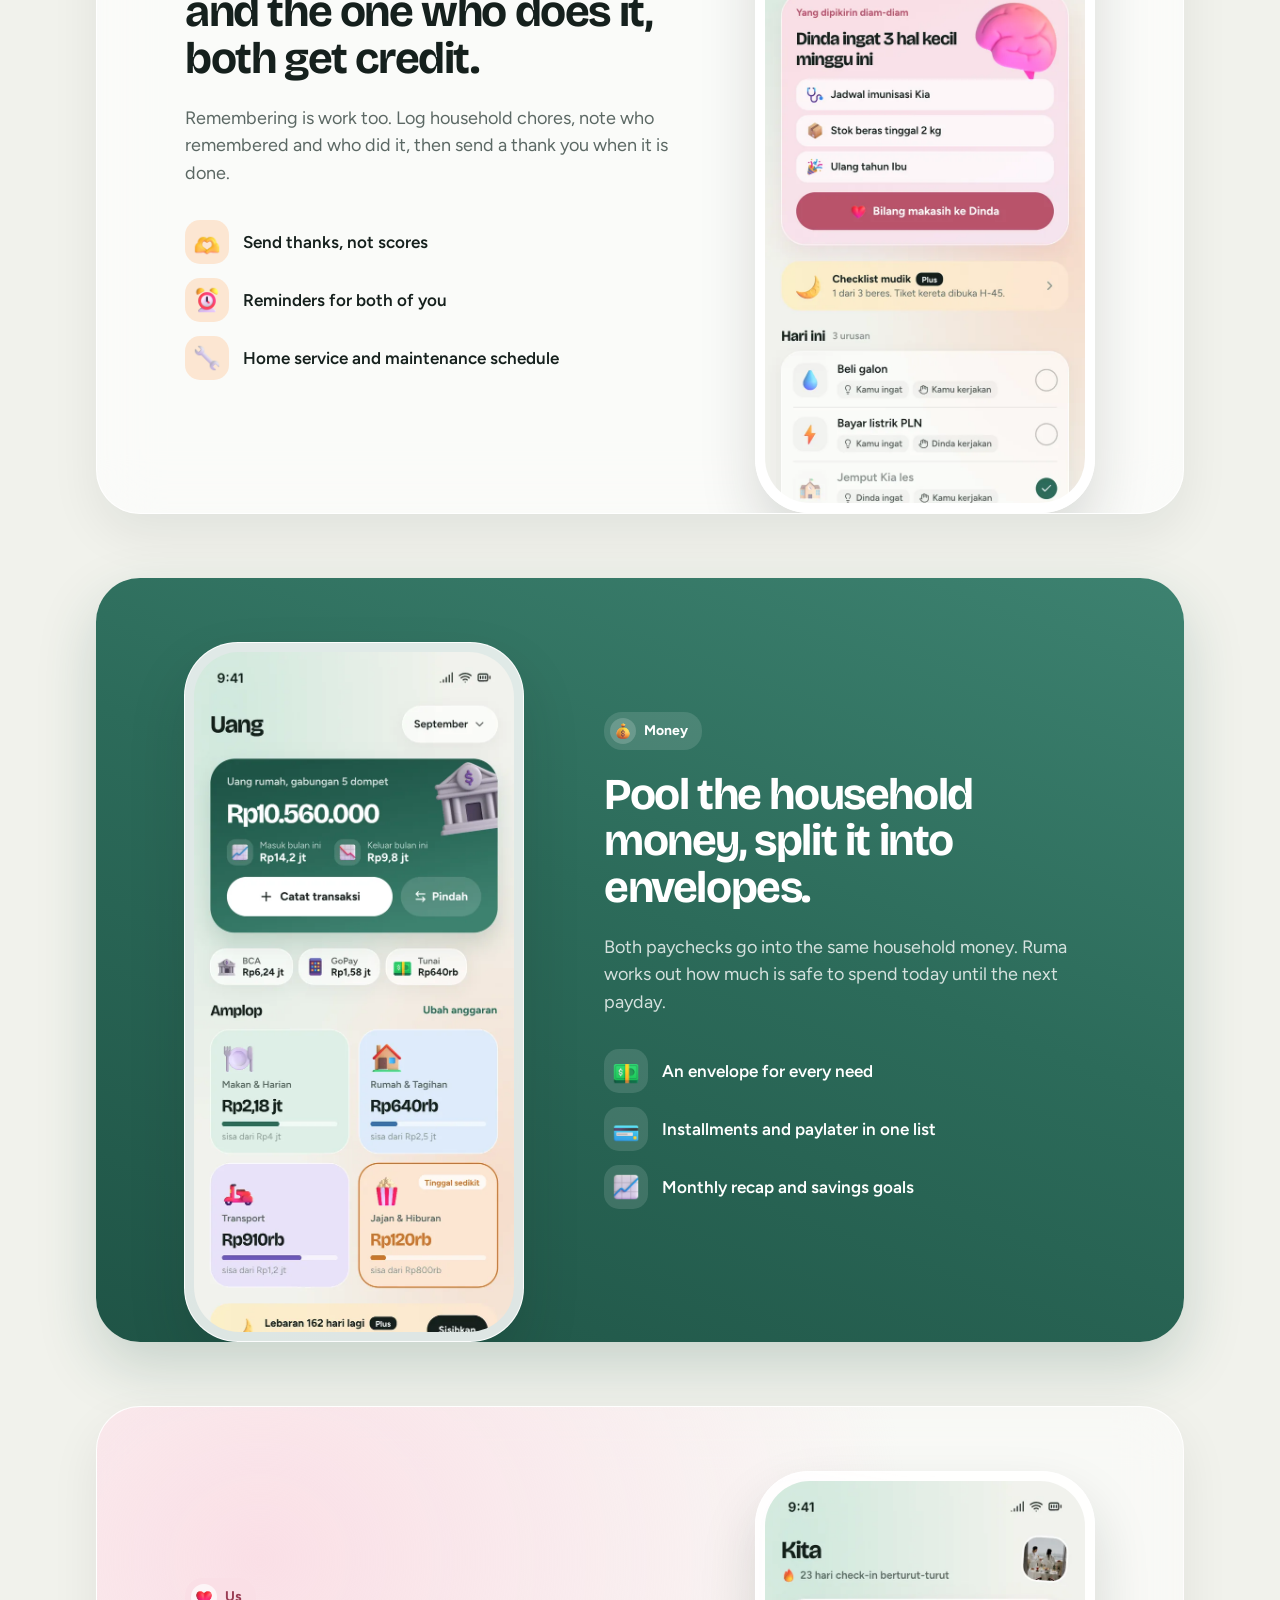
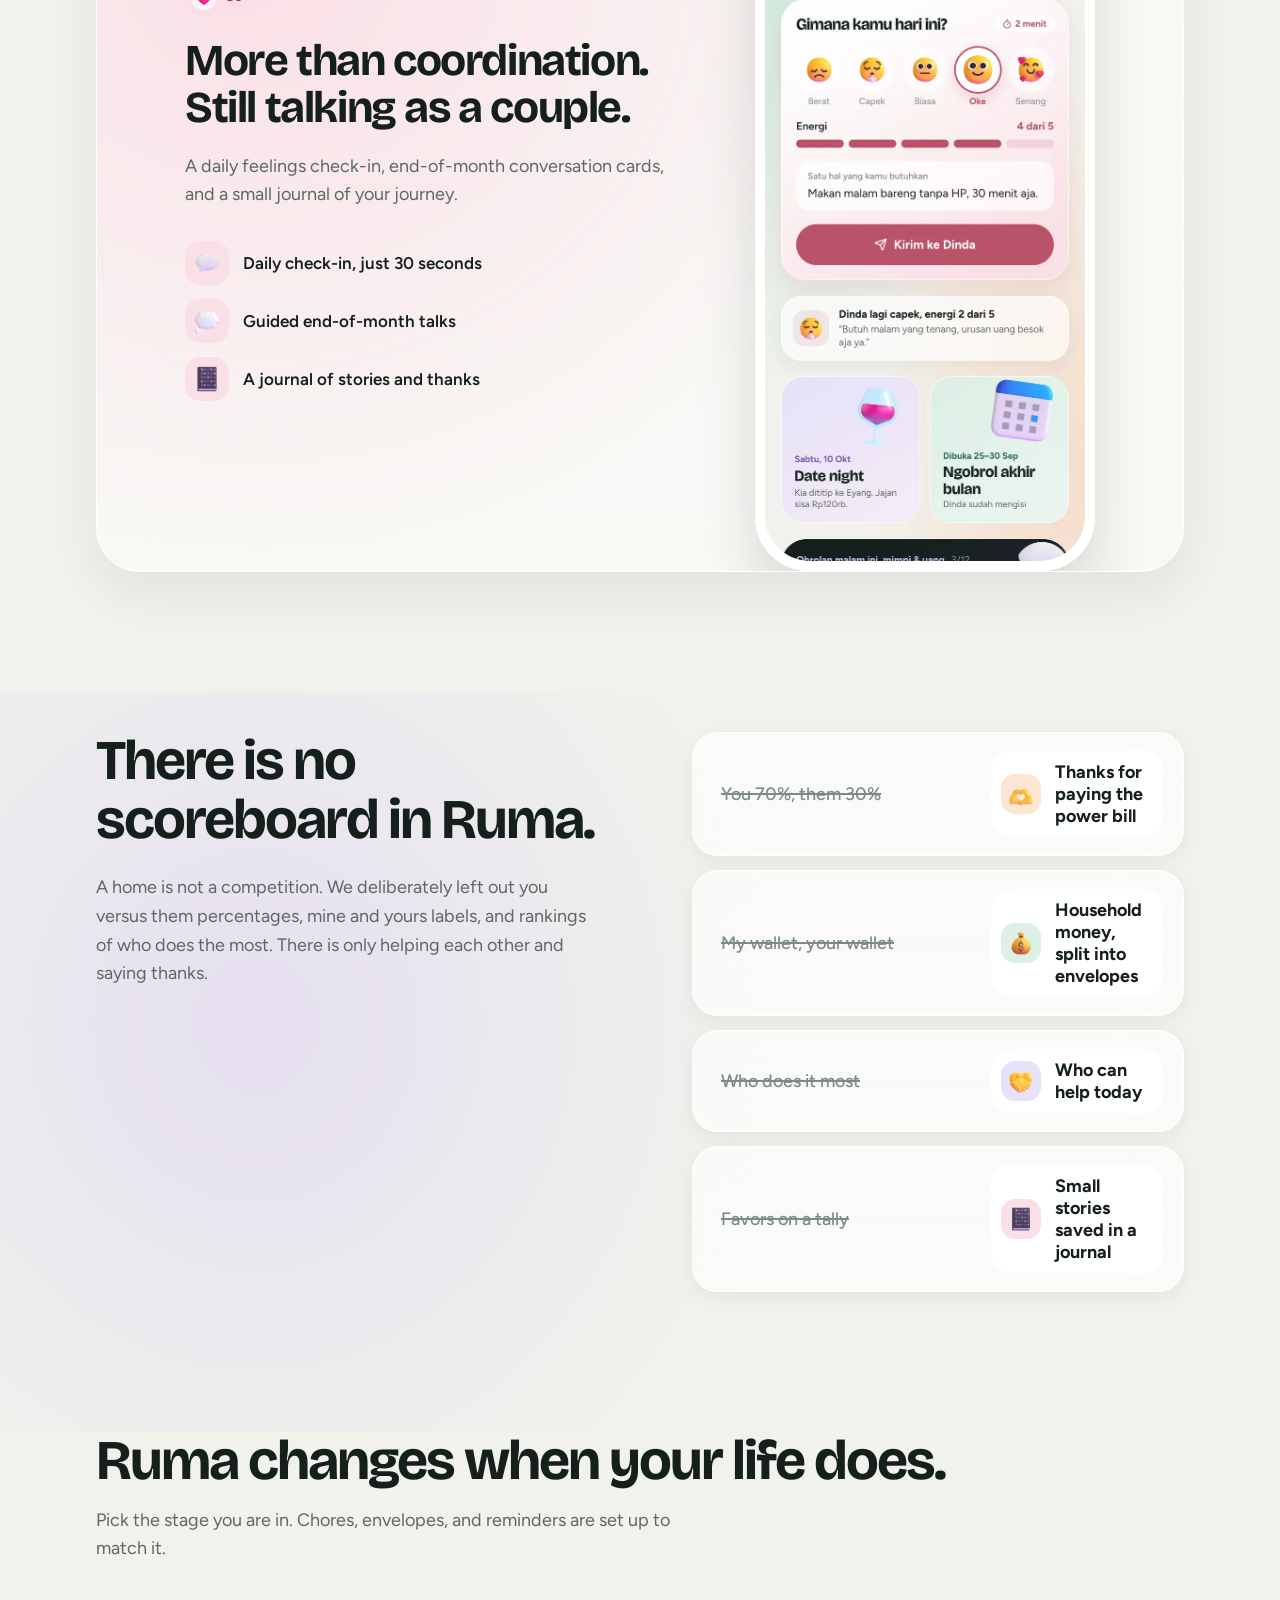
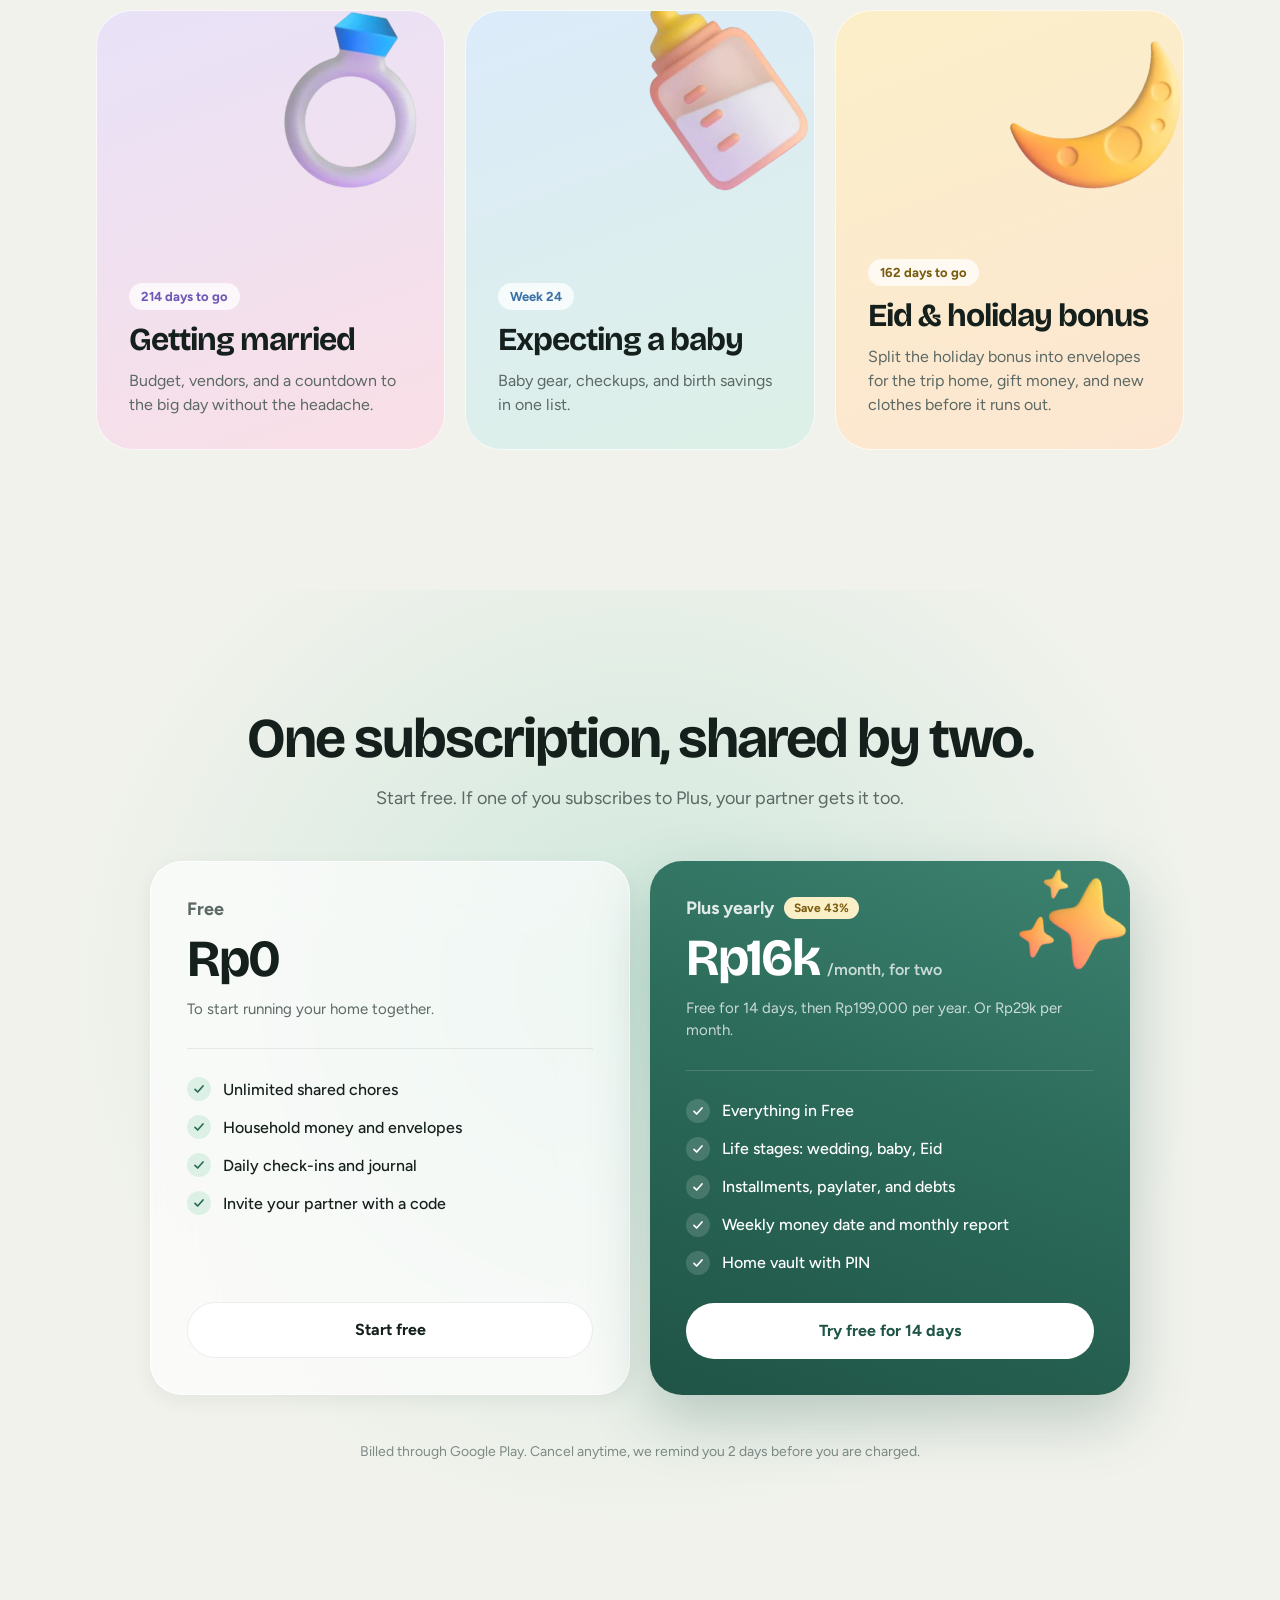
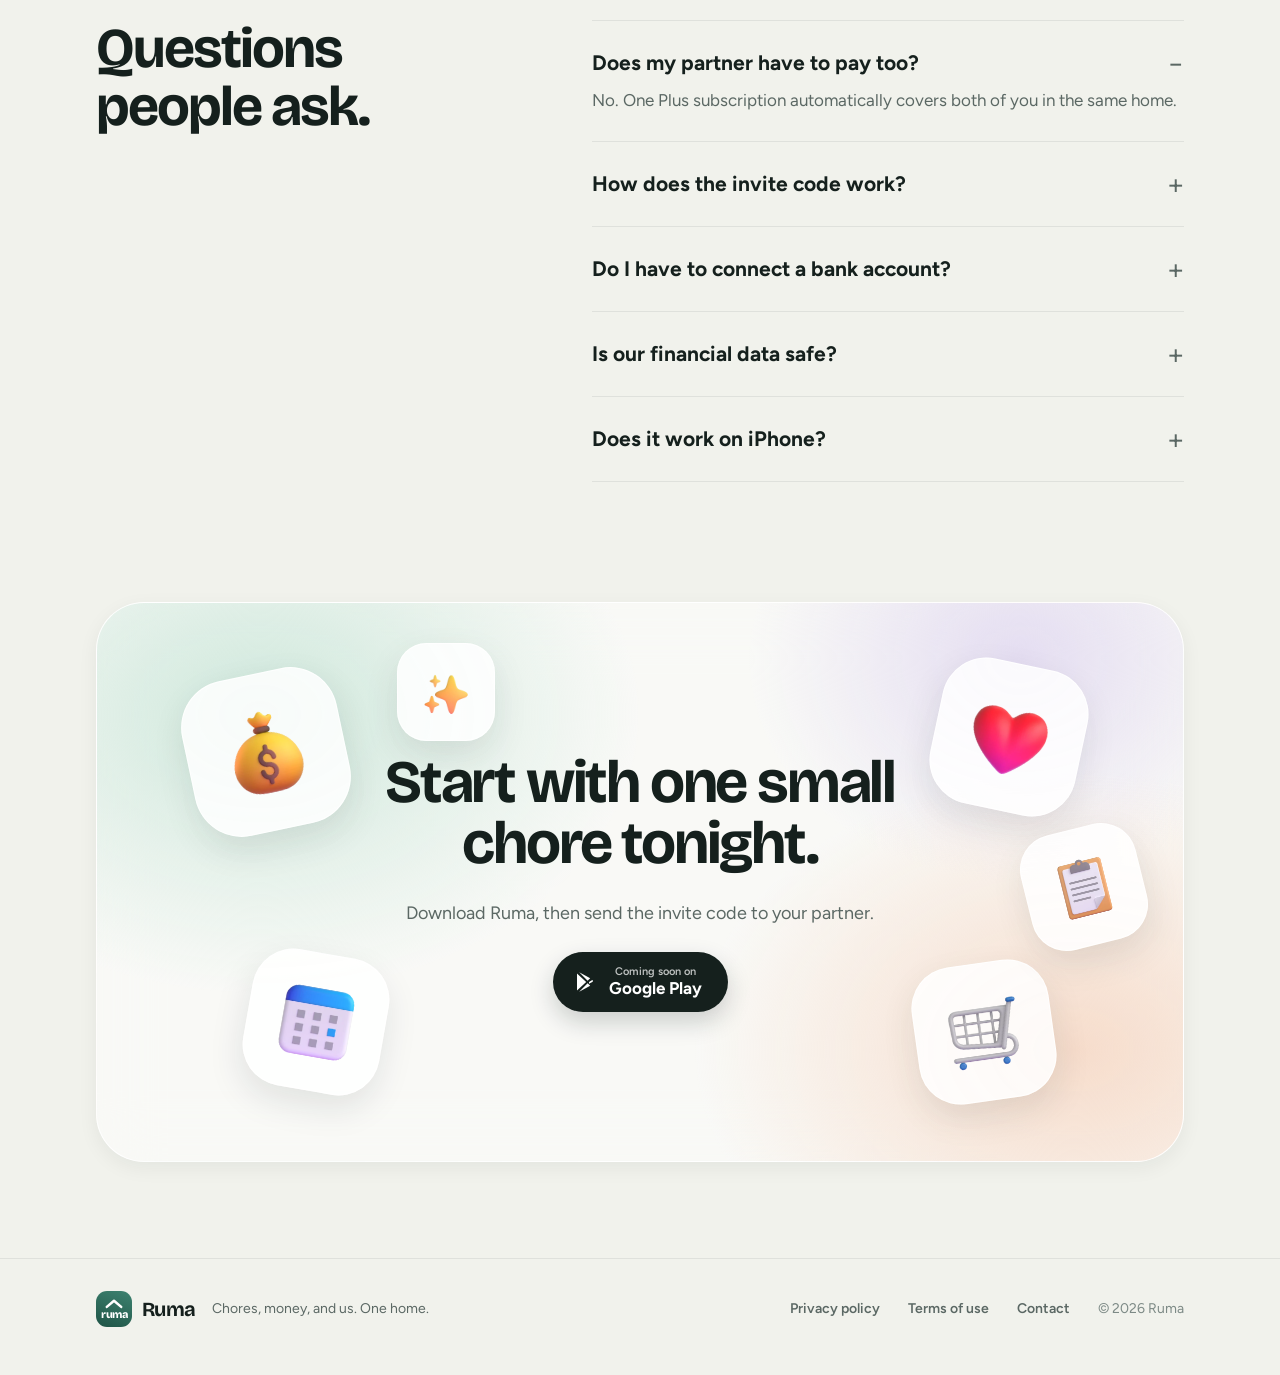
==== commit 3bbb2625: "Tambah halaman Privacy policy dan Terms of use di landing page - privacy.html dan terms.html berbaha" ====
--- a/landing/public/index.html
+++ b/landing/public/index.html
@@ -256,7 +256,12 @@
     <span class="wordmark">Ruma</span>
     <span class="tagline">Chores, money, and us. One home.</span>
   </div>
-  <p class="copy">© 2026 Ruma</p>
+  <div class="footer-links">
+    <a href="privacy.html">Privacy policy</a>
+    <a href="terms.html">Terms of use</a>
+    <a href="mailto:[contact email]">Contact</a>
+    <span class="copy">© 2026 Ruma</span>
+  </div>
 </footer>
 
 <script>
--- a/landing/public/styles.css
+++ b/landing/public/styles.css
@@ -299,3 +299,27 @@
   .footer .brand { flex-wrap: wrap; }
   .tagline { margin-left: 0; width: 100%; }
 }
+
+/* Legal pages */
+.legal-top { max-width: 1440px; margin: 0 auto; padding: 28px var(--gutter) 0; }
+.legal-top .nav { position: static; }
+.legal { max-width: 760px; margin: 0 auto; padding: 72px 20px 120px; }
+.legal h1 { font-size: 56px; letter-spacing: -2px; }
+.legal .updated { margin-top: 16px; font-size: 15px; color: var(--muted); }
+.legal .lead { margin-top: 28px; font-size: 19px; line-height: 1.6; color: var(--ink); }
+.legal h2 { margin-top: 56px; font-size: 28px; letter-spacing: -.6px; line-height: 1.2; }
+.legal p, .legal li { font-size: 17px; line-height: 1.65; color: #3D4A46; }
+.legal p { margin-top: 14px; }
+.legal ul { margin: 14px 0 0; padding-left: 22px; }
+.legal li + li { margin-top: 8px; }
+.legal a { color: var(--jade); text-decoration: underline; text-underline-offset: 3px; }
+.legal .box { margin-top: 28px; padding: 22px 26px; border-radius: 24px; }
+.legal .box p { margin: 0; }
+.footer-links { display: flex; gap: 28px; align-items: center; flex-wrap: wrap; }
+.footer-links a { font-size: 14px; font-weight: 600; color: var(--muted); }
+.footer-links a:hover { color: var(--ink); }
+@media (max-width: 900px) {
+  .legal { padding-top: 48px; }
+  .legal h1 { font-size: 40px; letter-spacing: -1.2px; }
+  .legal h2 { font-size: 24px; }
+}
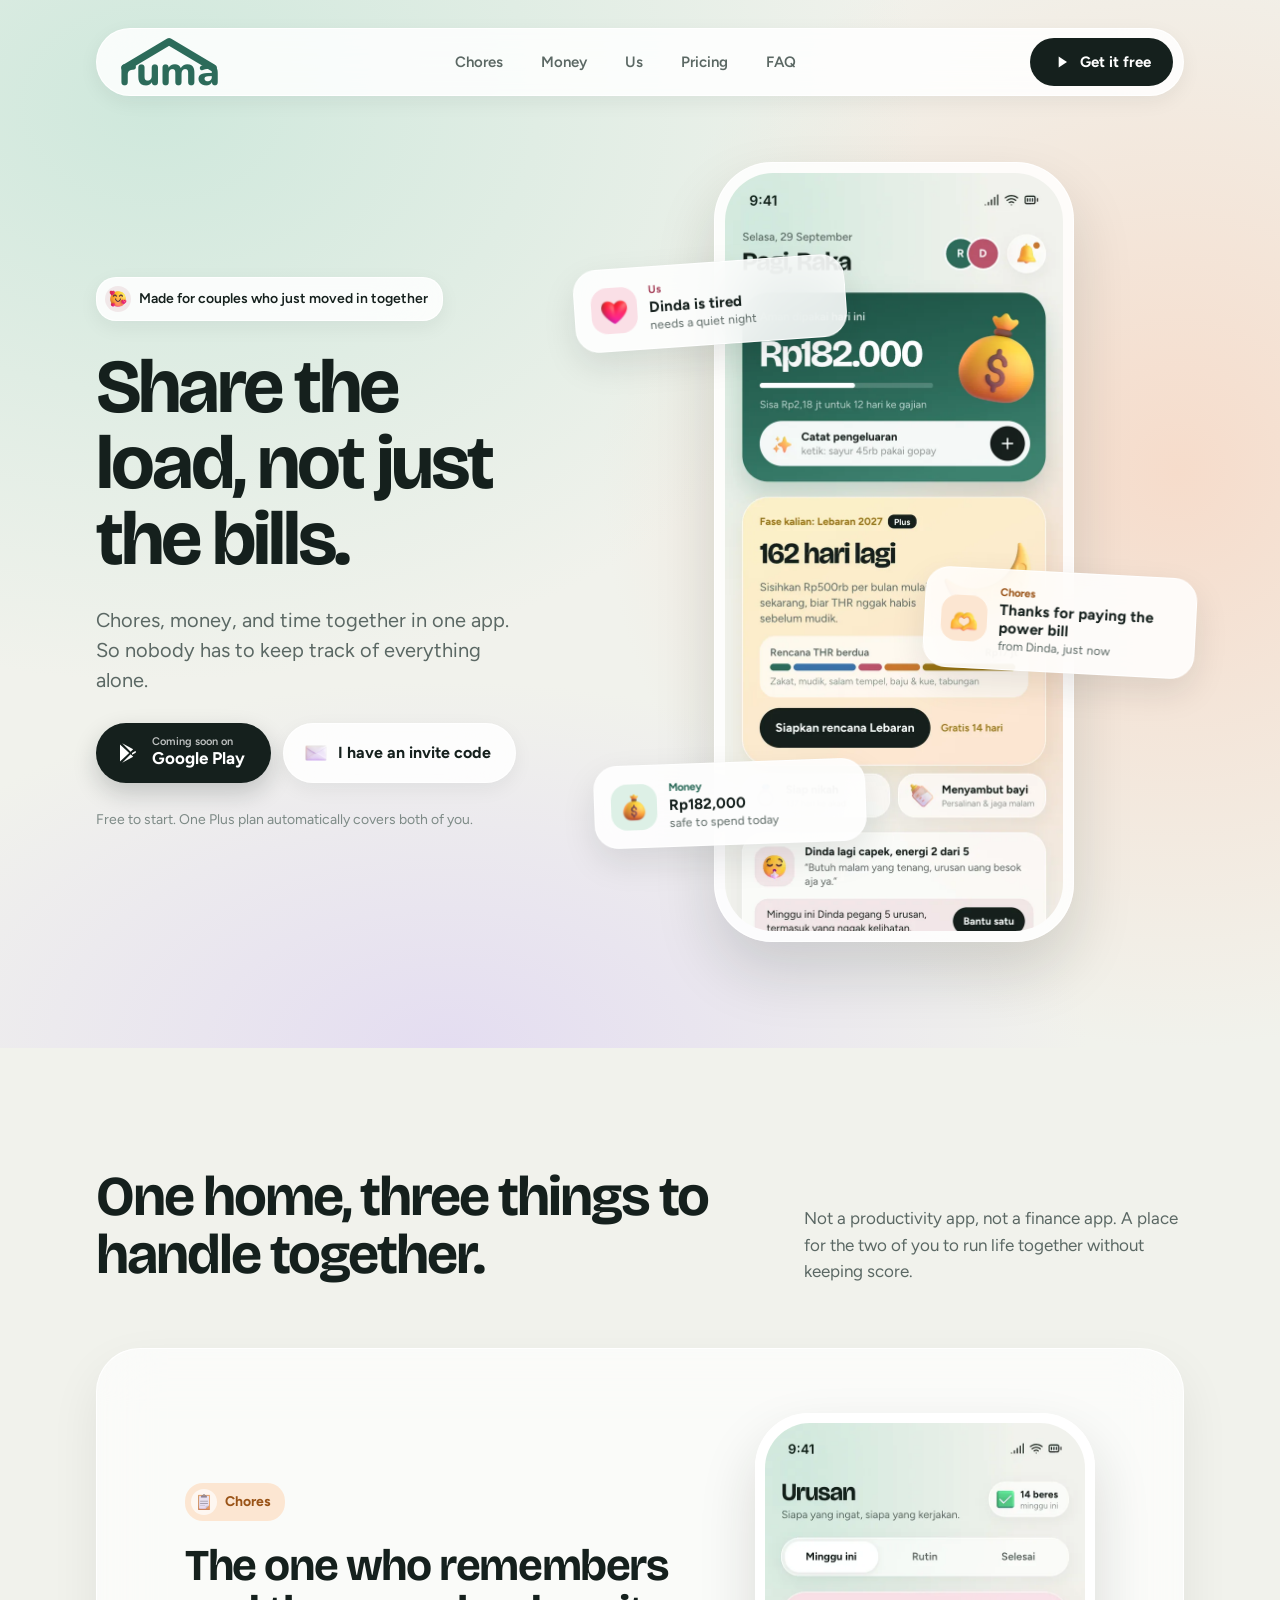
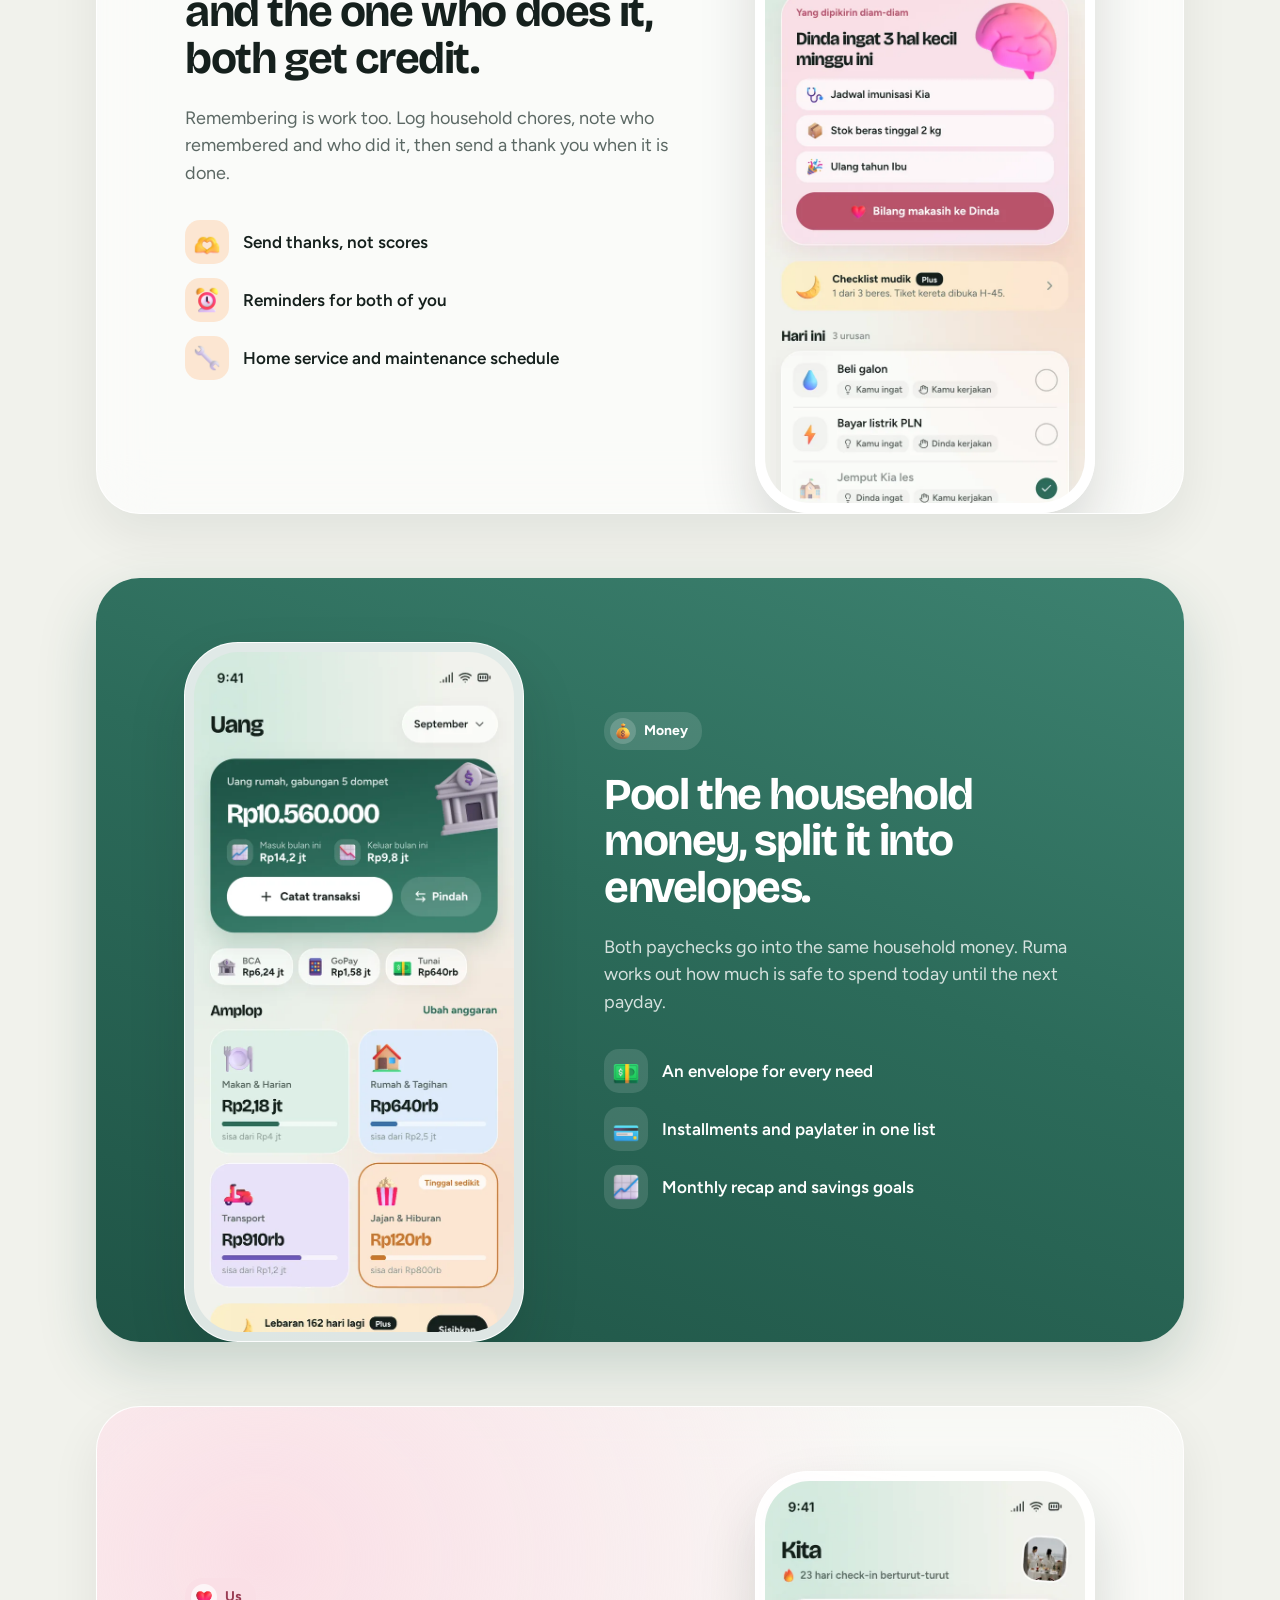
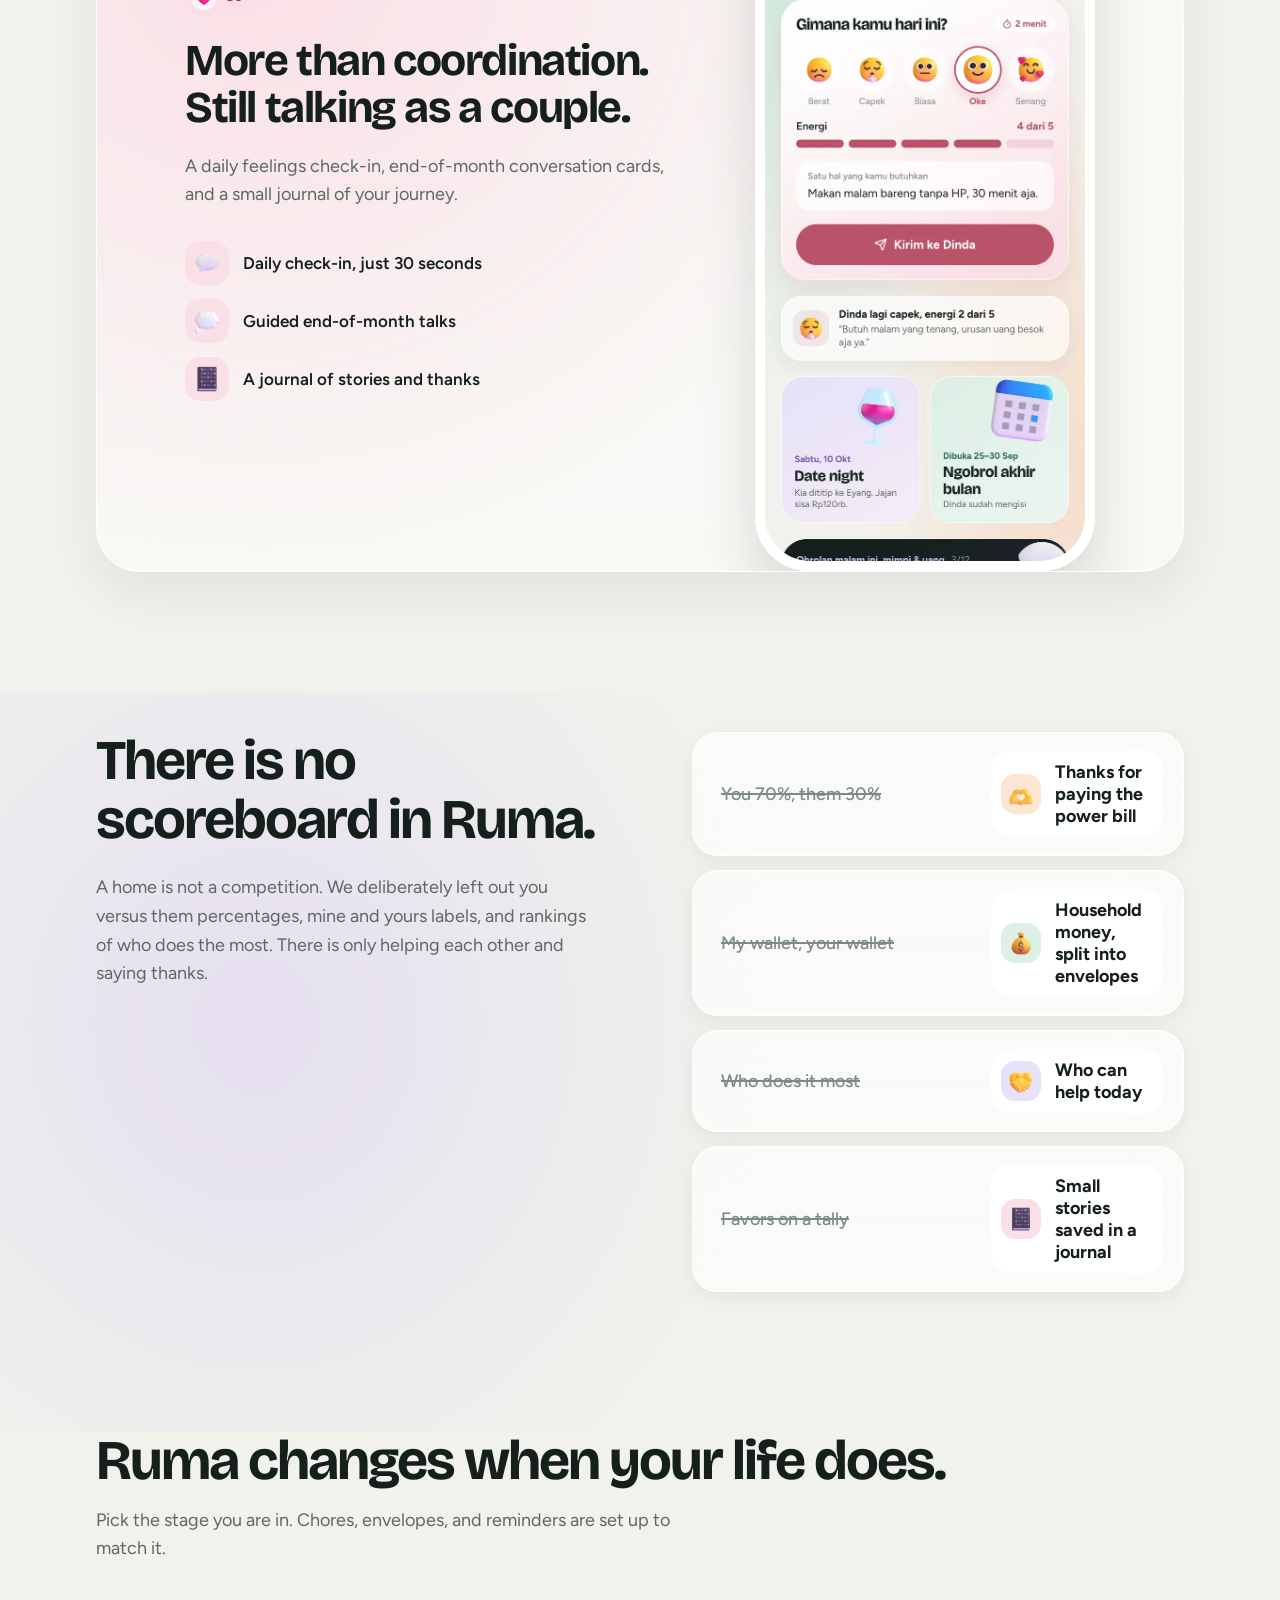
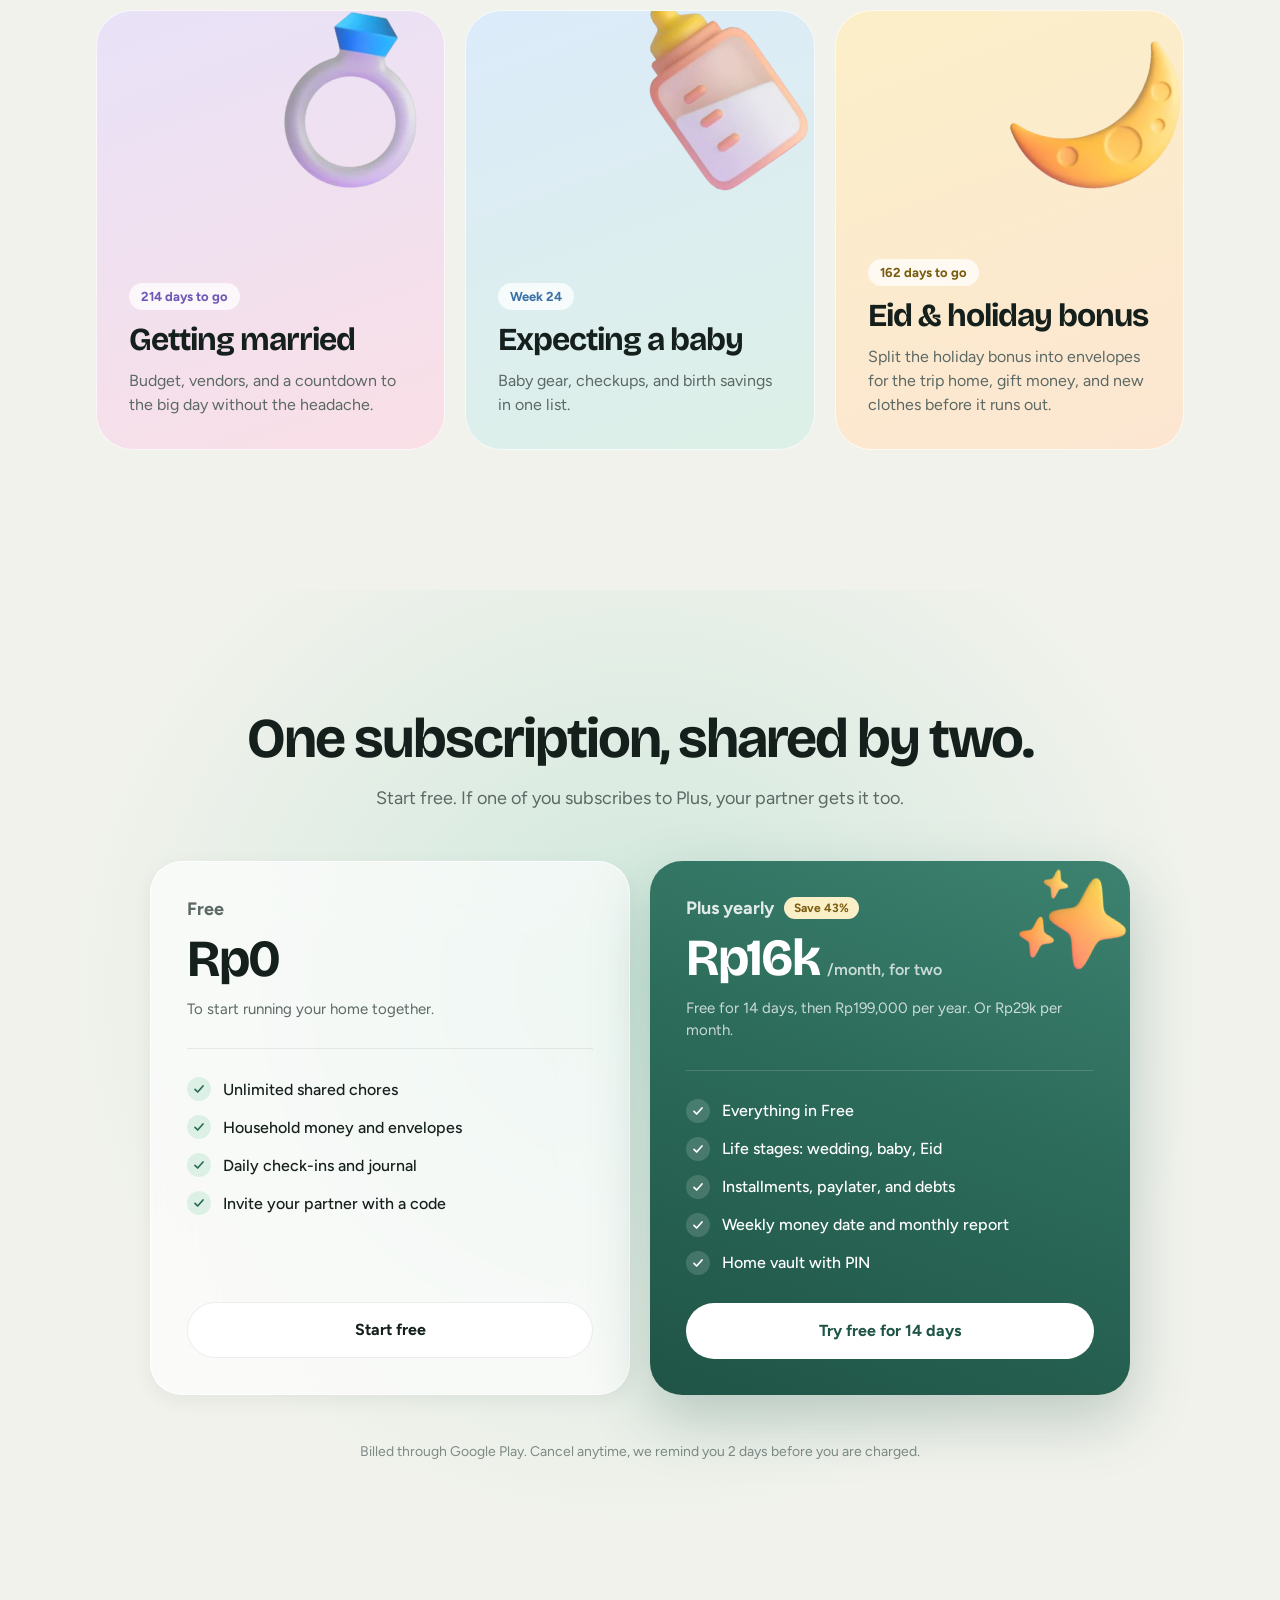
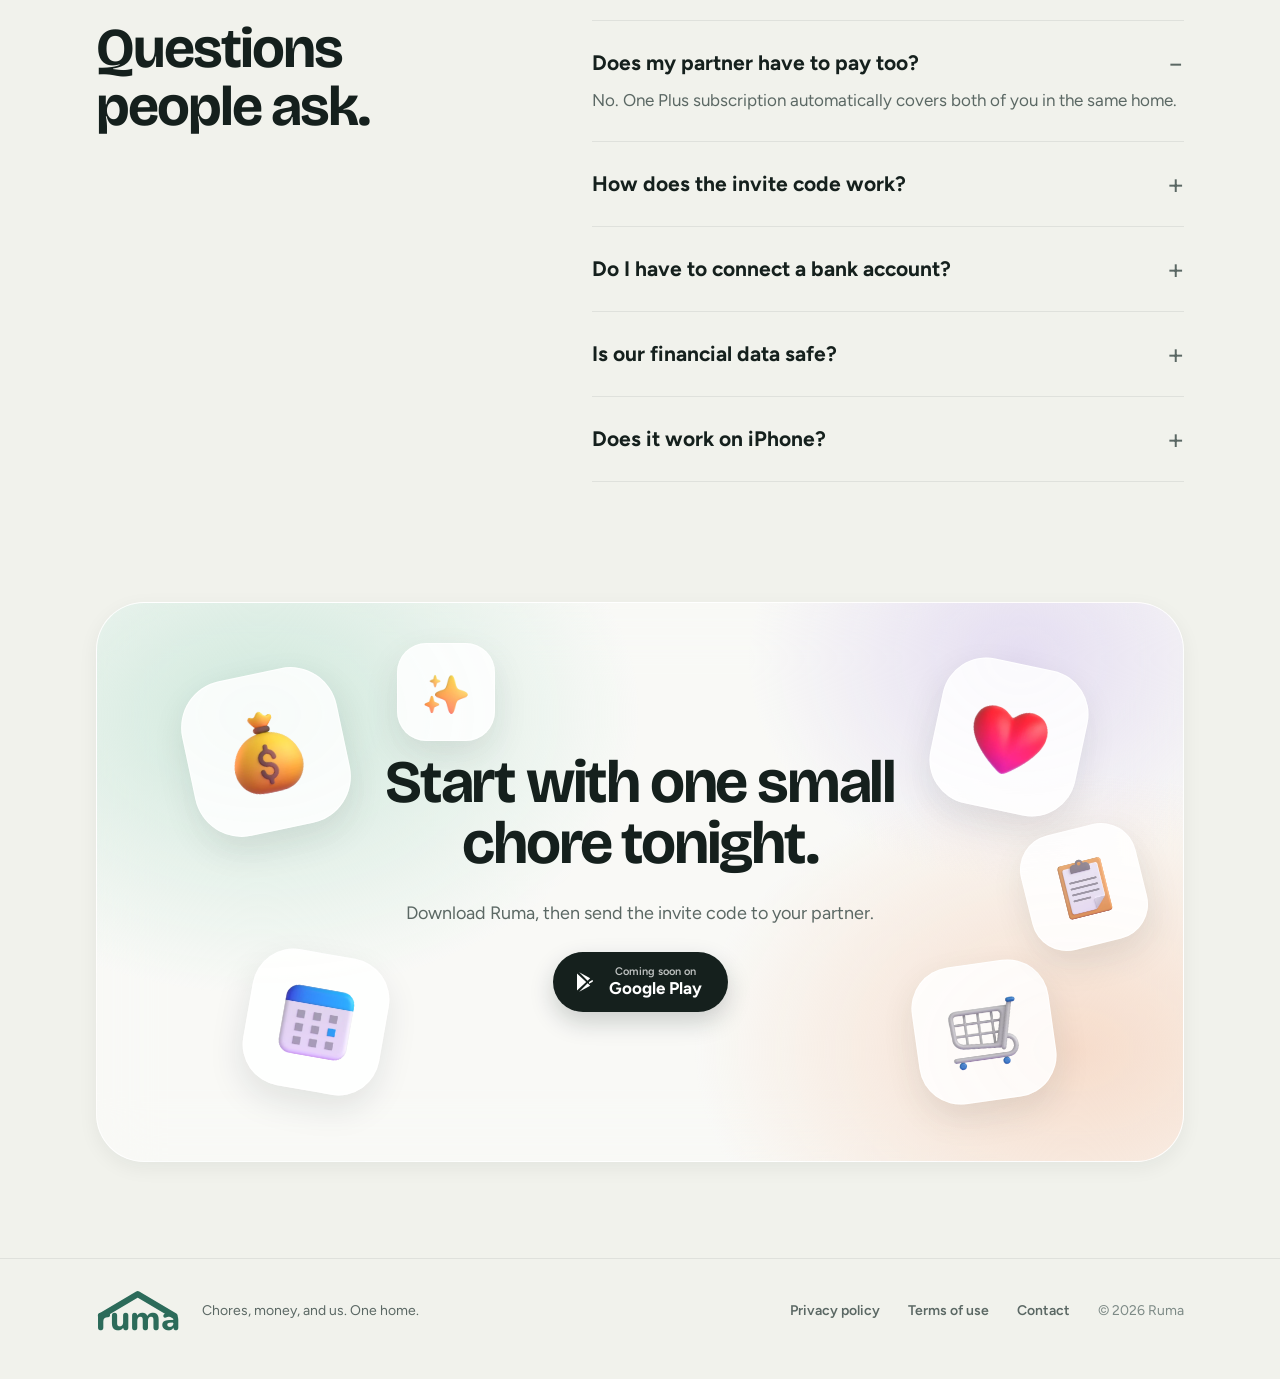
==== commit d9d2b1e4: "Pakai logo Ruma baru di desain dan landing page - ruma_landing_page_design.pen diganti versi terbaru" ====
--- a/landing/public/index.html
+++ b/landing/public/index.html
@@ -15,7 +15,7 @@
 <link rel="apple-touch-icon" href="apple-touch-icon.png">
 <link rel="preconnect" href="https://fonts.googleapis.com">
 <link rel="preconnect" href="https://fonts.gstatic.com" crossorigin>
-<link href="https://fonts.googleapis.com/css2?family=Bricolage+Grotesque:opsz,wght@12..96,600..800&family=Figtree:wght@400;500;600;700&display=swap" rel="stylesheet">
+<link href="https://fonts.googleapis.com/css2?family=Bricolage+Grotesque:opsz,wght@12..96,600..800&family=Nunito:wght@800&family=Figtree:wght@400;500;600;700&display=swap" rel="stylesheet">
 <link rel="stylesheet" href="styles.css">
 </head>
 <body>
@@ -23,8 +23,7 @@
 <header class="hero" id="top">
   <nav class="nav glass" aria-label="Main">
     <a class="brand" href="#top" aria-label="Ruma home">
-      <span class="mark" aria-hidden="true"><svg viewBox="0 0 100 100"><path d="M30 44l20-17 20 17"/></svg><span>ruma</span></span>
-      <span class="wordmark">Ruma</span>
+      <span class="logo" aria-hidden="true"><span>ruma</span><svg viewBox="0 0 490 232"><path d="M29 144l213-126 213 126"/></svg></span>
     </a>
     <div class="links">
       <a href="#chores">Chores</a>
@@ -252,8 +251,7 @@
 
 <footer class="footer wrap">
   <div class="brand">
-    <span class="mark sm" aria-hidden="true"><svg viewBox="0 0 100 100"><path d="M30 44l20-17 20 17"/></svg><span>ruma</span></span>
-    <span class="wordmark">Ruma</span>
+    <span class="logo sm" role="img" aria-label="Ruma"><span>ruma</span><svg viewBox="0 0 490 232"><path d="M29 144l213-126 213 126"/></svg></span>
     <span class="tagline">Chores, money, and us. One home.</span>
   </div>
   <div class="footer-links">
--- a/landing/public/styles.css
+++ b/landing/public/styles.css
@@ -41,21 +41,13 @@
   box-shadow: 0 6px 20px rgba(21, 32, 29, .06);
 }
 
-/* Brand mark */
-.brand { display: flex; align-items: center; gap: 10px; }
-.mark {
-  position: relative; width: 44px; height: 44px; border-radius: 14px; flex: none;
-  background: linear-gradient(200deg, #3D8270, #1F5446);
-  color: #fff;
-}
-.mark svg { position: absolute; inset: 0; fill: none; stroke: #fff; stroke-width: 7; stroke-linecap: round; stroke-linejoin: round; }
-.mark span {
-  position: absolute; left: 0; right: 0; top: 23px; text-align: center;
-  font-family: var(--display); font-weight: 800; font-size: 13px; line-height: 1; letter-spacing: -.5px;
-}
-.mark.sm { width: 36px; height: 36px; border-radius: 11px; }
-.mark.sm span { top: 19px; font-size: 10.8px; }
-.wordmark { font-family: var(--display); font-size: 24px; font-weight: 700; letter-spacing: -.6px; }
+/* Logo: wordmark ruma (Nunito 800) dengan atap dari huruf r ke a. Ukuran dari --h. */
+.brand { display: flex; align-items: center; gap: 12px; }
+.logo { --h: 48px; position: relative; display: block; flex: none; width: calc(var(--h) * 490 / 232); height: var(--h); color: var(--jade); }
+.logo span { position: absolute; left: 0; top: calc(var(--h) * .27156); font: 800 calc(var(--h) * .86207)/1 'Nunito', system-ui, sans-serif; white-space: nowrap; }
+.logo svg { position: absolute; inset: 0; width: 100%; height: 100%; overflow: visible; fill: none; stroke: currentColor; stroke-width: 35; stroke-linecap: round; stroke-linejoin: round; }
+.logo.sm { --h: 40px; }
+.nav .brand { padding-left: 8px; }
 
 /* Hero */
 .hero {
@@ -244,8 +236,7 @@
 
 /* Footer */
 .footer { display: flex; justify-content: space-between; align-items: center; gap: 24px; padding-top: 32px; padding-bottom: 48px; border-top: 1px solid var(--hairline); }
-.footer .wordmark { font-size: 20px; }
-.tagline { font-size: 14px; color: var(--muted); margin-left: 6px; }
+.tagline { font-size: 14px; color: var(--muted); margin-left: 10px; }
 .copy { font-size: 14px; color: var(--faint); }
 
 /* Responsive */
